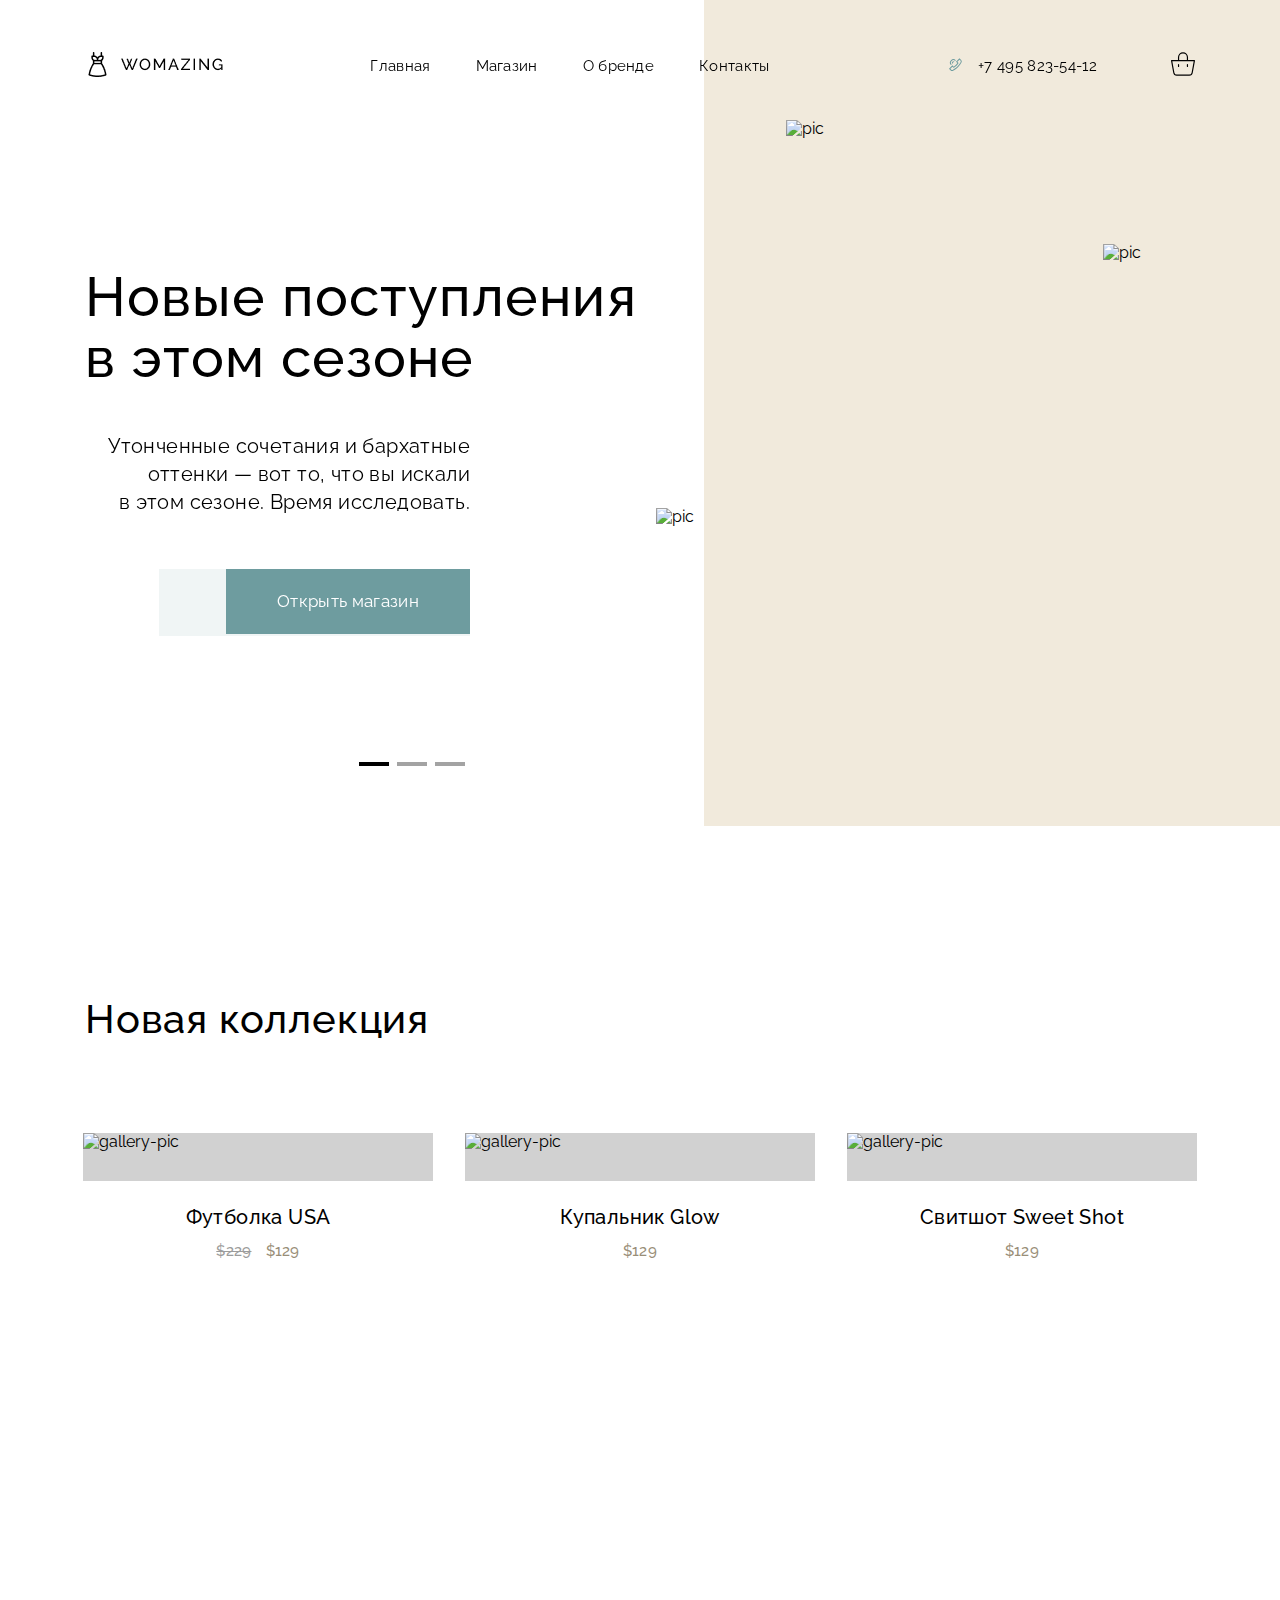
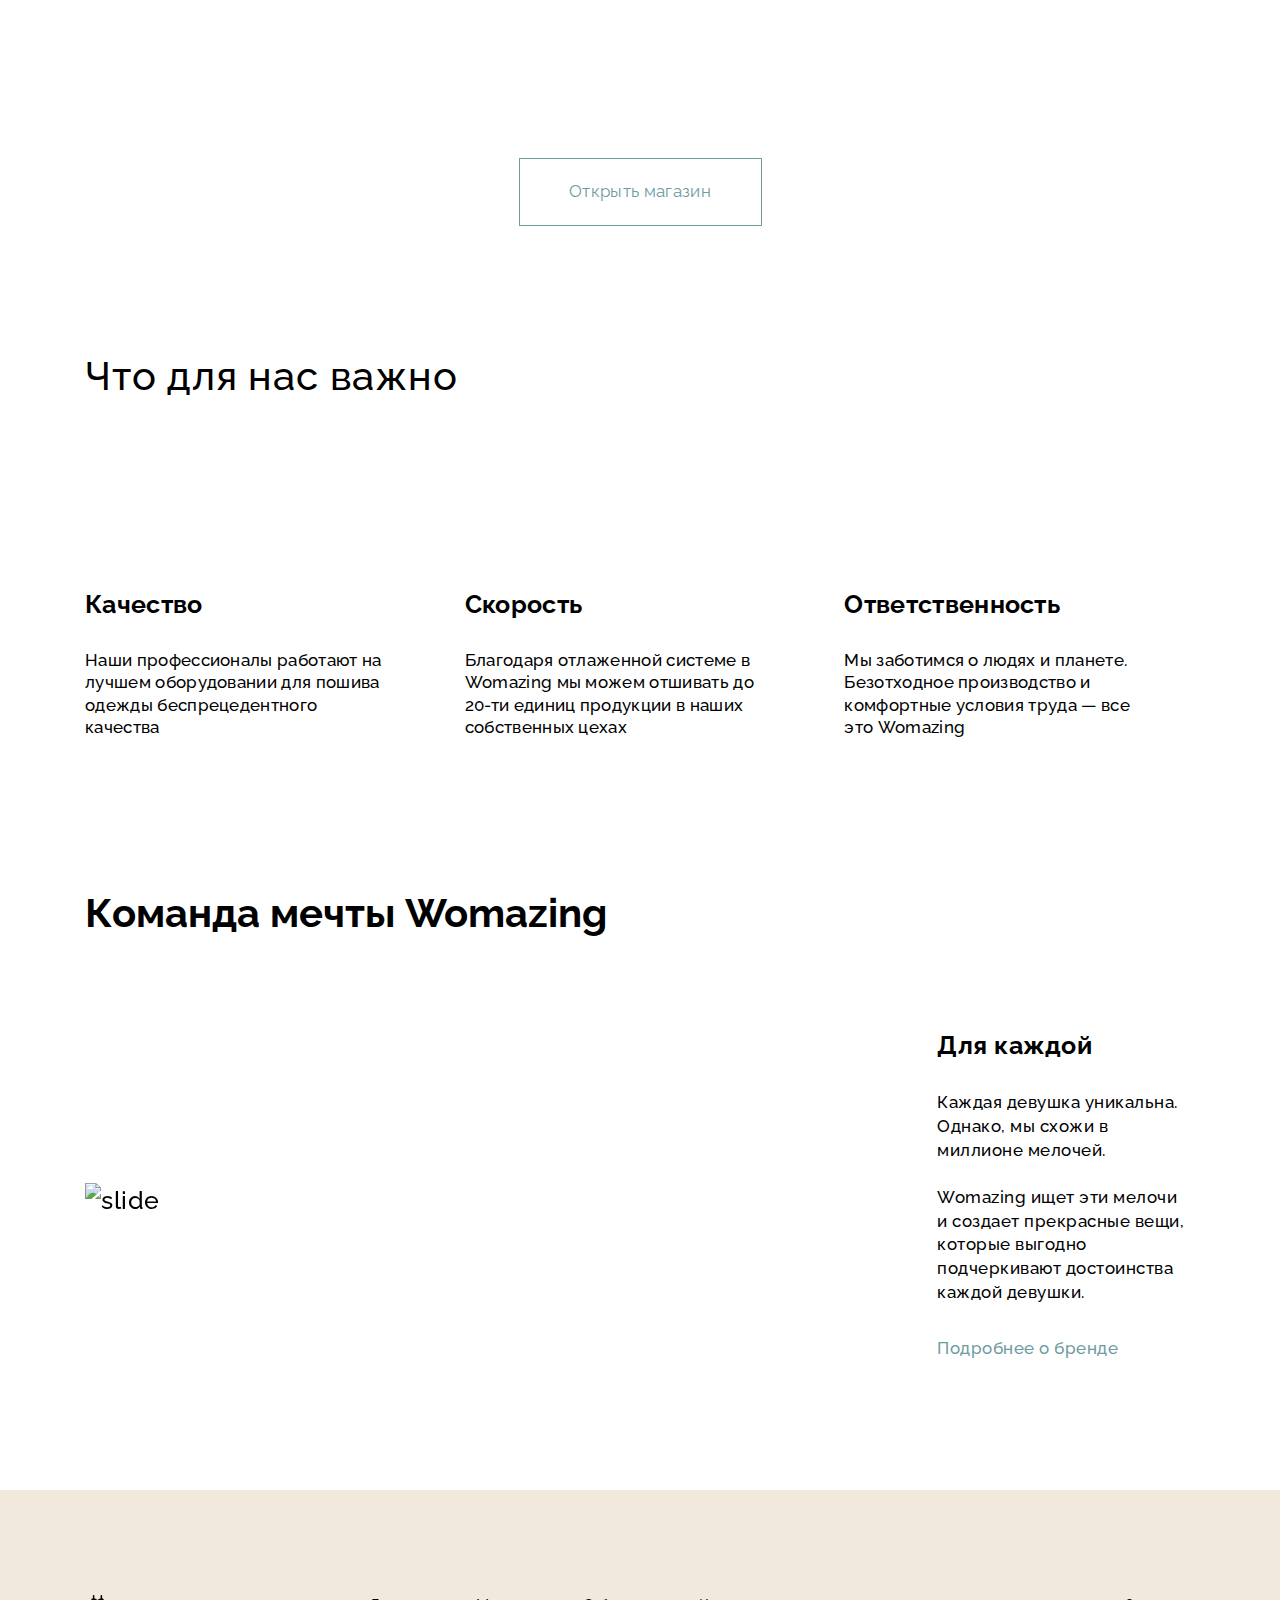
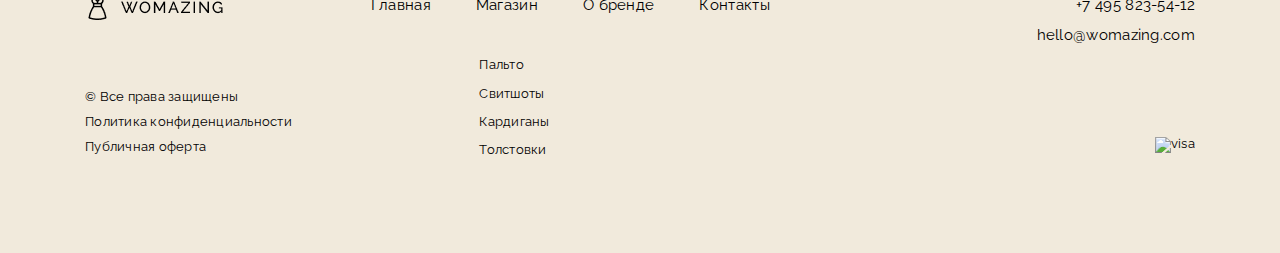
==== app/index.html @ 7ce6ba7b "first commit" ====
<!DOCTYPE html>
<html lang="ru" class="page">
<head>
  <meta charset="UTF-8">
  <meta name="viewport" content="width=device-width, initial-scale=1.0">
  <link rel="shortcut icon" href="favicon.ico" type="image/x-icon">
  <meta http-equiv="X-UA-Compatible" content="ie=edge">
  <meta name="theme-color" content="#111111">
  <title>womazing</title>
  <link rel="preload" href="fonts/Raleway-Regular.woff2" as="font" type="font/woff2" crossorigin>
  <link rel="preload" href="fonts/Raleway-Medium.woff2" as="font" type="font/woff2" crossorigin>
  <link rel="preload" href="fonts/Raleway-Bold.woff2" as="font" type="font/woff2" crossorigin>
  <link rel="preload" href="fonts/Raleway-Black.woff2" as="font" type="font/woff2" crossorigin>
  <link rel="stylesheet" href="css/vendor.css">
  <link rel="stylesheet" href="css/main.css">
  <script defer src="js/main.js"></script>
</head>

<body class="page__body">
  <!-- ?======= header start ======= -->

<header class="header">
    <div class="container header__container">
        <a href="#" class="logo header__logo">
            <img src="img/logo.png" alt="Logo" class="logo__img">
        </a>
        <nav class="header__nav nav__list">
            <a class="header__item nav__item">Главная</a>
            <a class="header__item nav__item">Магазин</a>
            <a class="header__item nav__item">О бренде</a>
            <a class="header__item nav__item">Контакты</a>
        </nav>
        <div class="header__link">
            <a class="header__link-contact" href="tel:+79827072202">
                <svg class="header-phone__icon">
                    <use xlink:href="img/sprite.svg#phone"></use>
                </svg>
                <span class="phone__number">+7 495 823-54-12</span>
            </a>
            <a href="#" class="header__link-cart">
                <svg class="header-cart__icon">
                    <use xlink:href="img/sprite.svg#cart"></use>
                </svg>
            </a>
        </div>
    </div>
</header>
  <main class="main">
    <!-- ?======= hero start ======= -->
<div class="hero">
    <div class="hero__background"></div>
    <div class="container hero__container">
        <section class="hero__left">
            <h1 class="hero__title">Новые поступления<br> в этом сезоне</h1>
            <!--?======= Slider main container======= -->
            <div class="swiper hero__slider">
                <!--?======= Additional required wrapper======= -->
                <div class="swiper-wrapper hero__wrapper">
                    <!--?======= Slides======= -->
                    <div class="swiper-slide">
                        <div class="hero__slide">
                            <p class="hero__slide-text">
                                Утонченные сочетания и бархатные<br> оттенки — вот то, что вы искали в этом сезоне.
                                Время исследовать.
                            </p>
                            <div class="hero__button-wrap">
                                <div class="hero__wrap-svg">
                                    <svg class="hero__arrow">
                                        <use xlink:href="../img/sprite.svg#arrowright"></use>
                                    </svg>
                                </div>
                                <a class="hero__link" href="#">Открыть магазин</a>
                            </div>
                        </div>
                    </div>
                    <div class="swiper-slide">
                        <div class="hero__slide">
                            <p class="hero__slide-text">
                                Утонченные сочетания и бархатные оттенки — вот то, что вы искали в этом сезоне. Время
                                исследовать.
                            </p>
                            <div class="hero__button-wrap">
                                <div class="hero__wrap-svg">
                                    <svg class="hero__arrow">
                                        <use xlink:href="../img/sprite.svg#arrowright"></use>
                                    </svg>
                                </div>
                                <a class="hero__link" href="#">Открыть магазин</a>
                            </div>
                        </div>
                    </div>
                    <div class="swiper-slide">
                        <div class="hero__slide">
                            <p class="hero__slide-text">
                                Утонченные сочетания и бархатные оттенки — вот то, что вы искали в этом сезоне. Время
                                исследовать.
                            </p>
                            <div class="hero__button-wrap">
                                <div class="hero__wrap-svg">
                                    <svg class="hero__arrow">
                                        <use xlink:href="../img/sprite.svg#arrowright"></use>
                                    </svg>
                                </div>
                                <a class="hero__link" href="#">Открыть магазин</a>
                            </div>
                        </div>
                    </div>
                </div>

                <!-- ?======= If we need pagination======= -->
                <div class="swiper-pagination hero__pagination"></div>
            </div>
        </section>
        <div class="hero__right">
            <div class="hero__pic--large">
                <img src="../img/collage-home.jpg" alt="pic">
            </div>
            <div class="hero__pic--right">
                <img src="../img/collage2.jpg" alt="pic">
            </div>
            <div class="hero__pic--left">
                <img src="../img/collage1.jpg" alt="pic">
            </div>
        </div>
    </div>
</div>
    <!-- ?======= collection start ======= -->

<section class="collection">
    <div class="container collection__container">
        <h2 class="collection__title">Новая коллекция</h2>
        <div class="collection__gallery">
            <div class="collection-gallery__card">
                <div class="collection-gallery__pic">
                    <img class="collection-gallery__image" loading="lazy" src="../img/gallery1.jpg" alt="gallery-pic">
                    <div class="collection-gallery__background">
                        <a href="" class="collection-gallery__background-link"></a>
                    </div>
                </div>
                <div class="collection-gallery__signed">
                    <p class="collection-gallery__product">Футболка USA</p>
                    <s class="collection-gallery__price collection-gallery__price--old">$229</s>
                    <span class="collection-gallery__price">$129</span>
                </div>
            </div>
            <div class="collection-gallery__card">
                <div class="collection-gallery__pic">
                    <img class="collection-gallery__image" loading="lazy" src="../img/gallery2.jpg" alt="gallery-pic">
                    <div class="collection-gallery__background">
                        <a href="" class="collection-gallery__background-link"></a>
                    </div>
                </div>
                <div class="collection-gallery__signed">
                    <p class="collection-gallery__product">Купальник Glow</p>
                    <span class="collection-gallery__price">$129</span>
                </div>
            </div>
            <div class="collection-gallery__card">
                <div class="collection-gallery__pic">
                    <img class="collection-gallery__image" loading="lazy" src="../img/gallery3.jpg" alt="gallery-pic">
                    <div class="collection-gallery__background">
                        <a class="collection-gallery__background-link" href="#"></a>
                    </div>
                </div>
                <div class="collection-gallery__signed">
                    <p class="collection-gallery__product">Свитшот Sweet Shot</p>
                    <span class="collection-gallery__price">$129</span>
                </div>
            </div>
        </div>
        <a href="#" class="collection-gallery__link">Открыть магазин</a>
    </div>
</section>
    <!-- ?======= benefits start ======= -->

<section class="benefits">
    <div class="container benefits__container">
        <h2 class="benefits__title">Что для нас важно</h2>
        <ul class="benefits__list">
            <li class="benefits__item">
                <svg class="benefits__icon">
                    <use xlink:href="../img/sprite.svg#time"></use>
                </svg>
                <h3 class="benefits__subtitle">
                    Качество
                </h3>
                <p class="benefits__text">
                    Наши профессионалы работают на <br>лучшем оборудовании для пошива одежды беспрецедентного<br>
                    качества
                </p>
            </li>
            <li class="benefits__item">
                <svg class="benefits__icon">
                    <use xlink:href="../img/sprite.svg#pinion"></use>
                </svg>
                <h3 class="benefits__subtitle">
                    Скорость
                </h3>
                <p class="benefits__text">
                    Благодаря отлаженной системе в <br>Womazing мы можем отшивать до<br> 20-ти единиц продукции в наших
                    собственных цехах
                </p>
            </li>
            <li class="benefits__item">
                <svg class="benefits__icon">
                    <use xlink:href="../img/sprite.svg#arm"></use>
                </svg>
                <h3 class="benefits__subtitle">
                    Ответственность
                </h3>
                <p class="benefits__text">
                    Мы заботимся о людях и планете. <br>Безотходное производство и <br>комфортные условия труда —
                    все<br>это Womazing
                </p>
            </li>
        </ul>
    </div>
</section>
    <!-- ?======= command start ======= -->

<section class="command">
    <div class="container">
        <h2 class="command__title">Команда мечты Womazing</h2>
    </div>
    <div class="command__container">
        <!--?======= Slider main container======= -->
        <div class="swiper command__slider">
            <!--?======= Additional required wrapper======= -->
            <div class="swiper-wrapper command__wrapper">
                <!--?======= Slides======= -->
                <div class="swiper-slide">
                    <div class="command__slide">
                        <img class="command__image" src="../img/team.jpg" alt="slide">
                    </div>
                </div>
                <div class="swiper-slide">
                    <div class="command__slide">
                        <img class="command__image" src="../img/team.jpg" alt="slide">
                    </div>
                </div>
                <div class="swiper-slide">
                    <div class="command__slide">
                        <img class="command__image" src="../img/team.jpg" alt="slide">
                    </div>
                </div>
            </div>

            <!-- ?======= If we need pagination======= -->
            <div class="swiper-pagination command__pagination"></div>

            <!--?======= If we need navigation buttons======= -->
            <div class="swiper-button-prev command__button command__button-prev">
                <svg class="command__prev">
                    <use xlink:href="../img/sprite.svg#arrowleft"></use>
                </svg>
            </div>
            <div class="swiper-button-next command__button command__button-next">
                <svg class="command__prev">
                    <use xlink:href="../img/sprite.svg#arrowright"></use>
                </svg>
            </div>
        </div>
        <section class="command__content">
            <h3 class="command__subtitle">Для каждой</h3>
            <p class="command__text">Каждая девушка уникальна. Однако, мы схожи в <br>миллионе мелочей.</p>
            <p class="command__text">Womazing ищет эти мелочи и создает прекрасные вещи, которые выгодно<br>
                подчеркивают достоинства каждой девушки.</p>
            <a class="command__link" href="#">Подробнее о бренде</a>
        </section>
    </div>
</section>
  </main>
  <!-- ? ======= footer start ======= -->

<footer class="footer">
    <div class="container footer__container">
        <a href="#" class="logo footer__logo">
            <img src="img/logo.png" alt="Logo" class="logo__img">
        </a>
        <nav class="footer__nav nav__list">
            <a class="footer__item nav__item">Главная</a>
            <a class="footer__item nav__item">Магазин</a>
            <a class="footer__item nav__item">О бренде</a>
            <a class="footer__item nav__item">Контакты</a>
        </nav>
        <div class="footer__link">
            <a class="footer__link-phone footer__link-contact" href="tel:+79827072202">
                +7 495 823-54-12
            </a>
            <a class="footer__link-email footer__link-contact" href="mailto:hello@womazing.com">
                hello@womazing.com
            </a>
        </div>
    </div>
    <div class="container footer__container">
        <div class="footer__bottom">
            <div class="footer__copyright">
                <p class="footer__copyright-text">© Все права защищены</p>
                <p class="footer__copyright-text">Политика конфиденциальности</p>
                <p class="footer__copyright-text">Публичная оферта</p>
            </div>
            <div class="footer__list">
                <a class="footer__item-link" href="#">Пальто</a>
                <a class="footer__item-link" href="#">Свитшоты</a>
                <a class="footer__item-link" href="#">Кардиганы</a>
                <a class="footer__item-link" href="#">Толстовки</a>
            </div>
            <div class="footer__social">
                <ul class="footer__social-list">
                    <li class="footer__social-item">
                        <a href="#">
                            <svg class="footer__icon">
                                <use xlink:href="../img/sprite.svg#instagram"></use>
                            </svg>
                        </a>
                    </li>
                    <li class="footer__social-item">
                        <a href="#">
                            <svg class="footer__icon">
                                <use xlink:href="../img/sprite.svg#facebook"></use>
                            </svg>
                        </a>
                    </li>
                    <li class="footer__social-item">
                        <a href="#">
                            <svg class="footer__icon">
                                <use xlink:href="../img/sprite.svg#twitter"></use>
                            </svg>
                        </a>
                    </li>
                </ul>
                <div class="footer__payment">
                    <img src="../img/visa.png" alt="visa">
                </div>
            </div>
        </div>
    </div>
</footer>
</body>

</html>
---- app/css/main.css ----
:root {
  --font: "Raleway", sans-serif;
  --content-width: 1110px;
  --container-offset: 10px;
  --container-width: calc(var(--content-width) + (var(--container-offset) * 2));
  --color-white: #fff;
  --color-black: #000;
  --color-alto: #d1d1d1;
  --color-ecruWhite: #f1eadc;
  --color-gothic: #6e9c9f;
  --color-hemp: #927876;
  --color-paleOyster: #998e78;
  --color-alto1: #d5d5d5;
  --color-gray: #858585;
  --color-gray1: #919191;
  --color-gray2: #808080;
  --color-dustyGray: #9c9c9c;
  --color-sweetPink: #fd9696;
  --color-peachOrange: #fdc796;
  --color-hemp: #927876;
}

/* stylelint-disable */
@font-face {
  font-family: "Raleway";
  src: url("../fonts/../fonts/Raleway-Regular.woff2") format("woff2");
  font-weight: 400;
  font-display: swap;
  font-style: normal;
}
@font-face {
  font-family: "Raleway";
  src: url("../fonts/../fonts/Raleway-Medium.woff2") format("woff2");
  font-weight: 500;
  font-display: swap;
  font-style: normal;
}
@font-face {
  font-family: "Raleway";
  src: url("../fonts/../fonts/Raleway-Bold.woff2") format("woff2");
  font-weight: 700;
  font-display: swap;
  font-style: normal;
}
@font-face {
  font-family: "Raleway";
  src: url("../fonts/../fonts/Raleway-Black.woff2") format("woff2");
  font-weight: 900;
  font-display: swap;
  font-style: normal;
}
*,
*::before,
*::after {
  -webkit-box-sizing: inherit;
  box-sizing: inherit;
}

ul {
  padding: 0;
  margin: 0;
}

li {
  list-style-type: none;
}

.page {
  height: 100%;
  font-family: var(--font);
  -webkit-text-size-adjust: 100%;
  -webkit-box-sizing: border-box;
  box-sizing: border-box;
}

.page__body {
  margin: 0 auto;
  min-width: 320px;
  min-height: 100%;
  font-size: 16px;
  position: relative;
}

img {
  height: auto;
  max-width: 100%;
  -o-object-fit: cover;
  object-fit: cover;
}

a {
  text-decoration: none;
}

.is-hidden {
  display: none !important;
  /* stylelint-disable-line declaration-no-important */
}

.btn-reset {
  border: none;
  padding: 0;
  background: transparent;
  cursor: pointer;
}

.list-reset {
  list-style: none;
  margin: 0;
  padding: 0;
}

.input-reset {
  -webkit-appearance: none;
  -moz-appearance: none;
  appearance: none;
  border: none;
  border-radius: 0;
  background-color: #fff;
}
.input-reset::-webkit-search-decoration, .input-reset::-webkit-search-cancel-button, .input-reset::-webkit-search-results-button, .input-reset::-webkit-search-results-decoration {
  display: none;
}

.visually-hidden {
  position: absolute;
  overflow: hidden;
  margin: -1px;
  border: 0;
  padding: 0;
  width: 1px;
  height: 1px;
  clip: rect(0 0 0 0);
}

.container {
  margin: 0 auto;
  padding: 0 var(--container-offset);
  max-width: var(--container-width);
}

.js-focus-visible :focus:not(.focus-visible) {
  outline: none;
}

.centered {
  text-align: center;
}

.dis-scroll {
  position: fixed;
  left: 0;
  top: 0;
  overflow: hidden;
  width: 100%;
  height: 100vh;
  -ms-scroll-chaining: none;
  overscroll-behavior: none;
}

.page--ios .dis-scroll {
  position: relative;
}

.header {
  width: 100%;
  position: fixed;
  z-index: 22;
}
.header__container {
  padding-top: 38px;
  width: 100%;
  height: 95px;
  display: -webkit-box;
  display: -ms-flexbox;
  display: flex;
  -webkit-box-pack: justify;
  -ms-flex-pack: justify;
  justify-content: space-between;
  -webkit-box-align: center;
  -ms-flex-align: center;
  align-items: center;
}
.header__nav {
  display: -webkit-box;
  display: -ms-flexbox;
  display: flex;
  margin-left: -33px;
}
.header__item {
  font-style: normal;
  font-weight: 400;
  font-size: 15px;
  line-height: 140%;
  letter-spacing: 0.02em;
  color: var(--color-black);
  -webkit-transition: 0.5s;
  -o-transition: 0.5s;
  transition: 0.5s;
}
.header__item:hover {
  -webkit-transition: 0.5s;
  -o-transition: 0.5s;
  transition: 0.5s;
  cursor: pointer;
  color: var(--color-gothic);
}
.header__item:not(:last-child) {
  margin-right: 45px;
}
.header__link {
  display: -webkit-box;
  display: -ms-flexbox;
  display: flex;
  -webkit-box-align: center;
  -ms-flex-align: center;
  align-items: center;
}
.header-phone__icon {
  width: 15px;
  height: 15px;
  margin-right: 10px;
  fill: var(--color-gothic);
}
.header__link-contact {
  font-style: normal;
  font-weight: 400;
  font-size: 15px;
  line-height: 140%;
  letter-spacing: 0.02em;
  color: var(--color-black);
  margin-right: 74px;
}
.header-cart__icon {
  width: 24px;
  height: 24px;
}

.hero {
  margin-bottom: 40px;
}
.hero__background {
  width: 45%;
  height: 826px;
  background-color: var(--color-ecruWhite);
  position: absolute;
  top: 0;
  right: 0;
}
.hero__container {
  display: -webkit-box;
  display: -ms-flexbox;
  display: flex;
  -webkit-box-pack: justify;
  -ms-flex-pack: justify;
  justify-content: space-between;
}
.hero__left {
  width: 50%;
  padding-top: 267px;
}
.hero__title {
  margin: 0;
  font-style: normal;
  font-weight: 500;
  font-size: 55px;
  line-height: 110%;
  letter-spacing: 0.02em;
  color: var(--color-black);
}
.hero__right {
  width: 45%;
  padding-top: 120px;
  padding-left: 90px;
  position: relative;
}
.hero__pic--large {
  width: 410px;
  height: 646px;
}
.hero__pic--left {
  width: 190px;
  height: 318px;
  position: absolute;
  bottom: -46px;
  left: -8%;
}
.hero__pic--right {
  width: 197px;
  height: 197px;
  position: absolute;
  bottom: 43.5%;
  left: 81.5%;
}
.hero__slider {
  width: 385px;
  margin: 0;
}
.hero__slide {
  display: -webkit-box;
  display: -ms-flexbox;
  display: flex;
  -webkit-box-orient: vertical;
  -webkit-box-direction: normal;
  -ms-flex-direction: column;
  flex-direction: column;
  -webkit-box-align: end;
  -ms-flex-align: end;
  align-items: flex-end;
}
.hero__slide-text {
  margin: 0;
  margin-top: 44px;
  margin-bottom: 53px;
  text-align: left;
  font-style: normal;
  font-weight: 400;
  font-size: 20px;
  line-height: 140%;
  text-align: right;
  letter-spacing: 0.02em;
  color: var(--color-black);
}
.hero__button-wrap {
  width: 311px;
  height: 67px;
  display: -webkit-box;
  display: -ms-flexbox;
  display: flex;
  -webkit-box-pack: justify;
  -ms-flex-pack: justify;
  justify-content: space-between;
  background: rgba(110, 156, 159, 0.1);
}
.hero__wrap-svg {
  width: 67px;
  height: 67px;
  display: -webkit-box;
  display: -ms-flexbox;
  display: flex;
  -webkit-box-pack: center;
  -ms-flex-pack: center;
  justify-content: center;
  -webkit-box-align: center;
  -ms-flex-align: center;
  align-items: center;
}
.hero__arrow {
  width: 34px;
  height: 28px;
  -webkit-transform: rotate(90deg);
  -ms-transform: rotate(90deg);
  transform: rotate(90deg);
}
.hero__arrow use {
  stroke: var(--color-gothic);
}
.hero__link {
  width: 244px;
  height: 65px;
  display: -webkit-box;
  display: -ms-flexbox;
  display: flex;
  -webkit-box-pack: center;
  -ms-flex-pack: center;
  justify-content: center;
  -webkit-box-align: center;
  -ms-flex-align: center;
  align-items: center;
  font-style: normal;
  font-weight: 400;
  font-size: 17px;
  line-height: 138.9%;
  text-align: center;
  letter-spacing: 0.02em;
  color: var(--color-white);
  background-color: var(--color-gothic);
  -webkit-transition: 0.5s;
  -o-transition: 0.5s;
  transition: 0.5s;
}
.hero__link:hover {
  color: var(--color-gothic);
  background-color: var(--color-white);
  border: 1px solid var(--color-gothic);
  -webkit-transition: 0.5s;
  -o-transition: 0.5s;
  transition: 0.5s;
}
.hero__slider {
  height: 392px;
}
.hero__pagination {
  left: 134px !important;
}
.hero__pagination > .swiper-pagination-bullet {
  background-color: var(--color-black);
  opacity: 0.36;
  width: 30px;
  height: 4px;
  border-radius: 0;
}
.hero__pagination > .swiper-pagination-bullet-active {
  opacity: 1;
}

.collection {
  padding-top: 177px;
}
.collection__container {
  display: -webkit-box;
  display: -ms-flexbox;
  display: flex;
  -webkit-box-orient: vertical;
  -webkit-box-direction: normal;
  -ms-flex-direction: column;
  flex-direction: column;
  -webkit-box-align: center;
  -ms-flex-align: center;
  align-items: center;
}
.collection__title {
  margin: 0 0 92px 0;
  font-style: normal;
  font-weight: 500;
  font-size: 40px;
  line-height: 110%;
  letter-spacing: 0.02em;
  color: var(--color-black);
  -ms-flex-item-align: start;
  align-self: flex-start;
}
.collection__gallery {
  display: -ms-grid;
  display: grid;
  -ms-grid-columns: (1fr)[3];
  grid-template-columns: repeat(3, 1fr);
  -ms-grid-rows: 560px;
  grid-template-rows: 560px;
  -webkit-column-gap: 32px;
  -moz-column-gap: 32px;
  column-gap: 32px;
}
.collection-gallery__card {
  width: 350px;
  height: 560px;
  margin: 0;
}
.collection-gallery__pic {
  max-height: 480px;
  background-color: var(--color-alto);
  position: relative;
}
.collection-gallery__background::before {
  position: absolute;
  content: "";
  width: 100%;
  height: 100%;
  background-color: rgba(110, 156, 159, 0.64);
  background-image: url(../../img/hand.svg);
  background-repeat: no-repeat;
  background-position: center center;
  opacity: 0;
  top: 0;
  left: 0;
  -webkit-transition: 0.5s;
  -o-transition: 0.5s;
  transition: 0.5s;
  cursor: pointer;
}
.collection-gallery__background:hover::before {
  opacity: 0.65;
  -webkit-transition: 0.5s;
  -o-transition: 0.5s;
  transition: 0.5s;
}
.collection-gallery__background-link {
  width: 30px;
  height: 30px;
  display: block;
}
.collection-gallery__image {
  width: 100%;
  height: 100%;
  display: block;
  -o-object-fit: cover;
  object-fit: cover;
}
.collection-gallery__signed {
  margin-top: 22px;
  text-align: center;
}
.collection-gallery__product {
  margin: 0;
  margin-bottom: 10px;
  font-style: normal;
  font-weight: 500;
  font-size: 20px;
  line-height: 140%;
  letter-spacing: 0.02em;
  color: var(--color-black);
}
.collection-gallery__price {
  font-style: normal;
  font-weight: 500;
  font-size: 15px;
  line-height: 140%;
  letter-spacing: 0.02em;
  color: var(--color-paleOyster);
}
.collection-gallery__price--old {
  color: var(--color-dustyGray);
  margin-right: 10px;
}
.collection-gallery__link {
  width: 243px;
  height: 68px;
  border: 1px solid var(--color-gothic);
  margin-top: 65px;
  text-align: center;
  display: -webkit-box;
  display: -ms-flexbox;
  display: flex;
  -webkit-box-pack: center;
  -ms-flex-pack: center;
  justify-content: center;
  -webkit-box-align: center;
  -ms-flex-align: center;
  align-items: center;
  font-style: normal;
  font-weight: 400;
  font-size: 17px;
  line-height: 138.9%;
  letter-spacing: 0.02em;
  color: var(--color-gothic);
  -webkit-transition: 0.5s;
  -o-transition: 0.5s;
  transition: 0.5s;
}
.collection-gallery__link:hover {
  color: var(--color-white);
  background-color: var(--color-gothic);
  -webkit-transition: 0.5s;
  -o-transition: 0.5s;
  transition: 0.5s;
}

.benefits {
  padding-top: 128px;
  padding-bottom: 130px;
}
.benefits__title {
  margin: 0;
  margin-bottom: 92px;
  font-style: normal;
  font-weight: 500;
  font-size: 40px;
  line-height: 110%;
  letter-spacing: 0.02em;
  color: var(--color-black);
}
.benefits__list {
  display: -ms-grid;
  display: grid;
  -ms-grid-columns: (1fr)[3];
  grid-template-columns: repeat(3, 1fr);
  grid-auto-rows: auto;
  -webkit-column-gap: 29px;
  -moz-column-gap: 29px;
  column-gap: 29px;
}
.benefits__item {
  font-style: normal;
  font-weight: 500;
  line-height: 140%;
  letter-spacing: 0.02em;
  color: var(--color-black);
}
.benefits__icon {
  width: 61px;
  height: 61px;
}
.benefits__icon use {
  fill: var(--color-black);
  stroke: var(--color-black);
}
.benefits__subtitle {
  margin: 36px 0 33px 0;
  font-size: 25px;
}
.benefits__text {
  margin: 0;
  font-size: 17px;
}

.command {
  padding-top: 22px;
  padding-bottom: 117px;
}
.command__container {
  font-style: normal;
  font-weight: 500;
  font-size: 25px;
  line-height: 140%;
  letter-spacing: 0.02em;
  color: var(--color-black);
  width: 1200px;
  margin-left: auto;
  margin-right: auto;
  display: -webkit-box;
  display: -ms-flexbox;
  display: flex;
  -webkit-box-pack: justify;
  -ms-flex-pack: justify;
  justify-content: space-between;
  -webkit-box-align: center;
  -ms-flex-align: center;
  align-items: center;
}
.command__title {
  margin: 0 0 92px 0;
  font-size: 40px;
}
.command__slider {
  width: 71%;
  padding-left: 39px;
}
.command__content {
  width: 28%;
  padding-left: 33px;
  height: 345px;
}
.command__subtitle {
  margin: 0 0 28px 0;
  font-size: 25px;
}
.command__text {
  margin: 0 0 23px 0;
  font-size: 17px;
  line-height: 140%;
}
.command__link {
  font-size: 17px;
  color: var(--color-gothic);
}
.command__pagination > .swiper-pagination-bullet {
  background-color: var(--color-white);
  opacity: 0.36;
  width: 30px;
  height: 4px;
  border-radius: 0;
}
.command__pagination > .swiper-pagination-bullet-active {
  opacity: 1;
}
.command__button-prev::after {
  content: "";
}
.command__button-next::after {
  content: "";
}
.command__prev {
  width: 50px;
  height: 50px;
}
.command__prev use {
  width: 100%;
  height: 100%;
  stroke: var(--color-gray);
}

.footer {
  width: 100%;
  height: 363px;
  padding-top: 105px;
  background-color: var(--color-ecruWhite);
  display: -webkit-box;
  display: -ms-flexbox;
  display: flex;
  -webkit-box-orient: vertical;
  -webkit-box-direction: normal;
  -ms-flex-direction: column;
  flex-direction: column;
}
.footer__container {
  width: 100%;
  display: -webkit-box;
  display: -ms-flexbox;
  display: flex;
  -webkit-box-pack: justify;
  -ms-flex-pack: justify;
  justify-content: space-between;
  -webkit-box-align: start;
  -ms-flex-align: start;
  align-items: flex-start;
}
.footer__nav {
  display: -webkit-box;
  display: -ms-flexbox;
  display: flex;
  margin-left: -120px;
}
.footer__item {
  font-style: normal;
  font-weight: 400;
  font-size: 15px;
  line-height: 140%;
  letter-spacing: 0.02em;
  color: var(--color-black);
  -webkit-transition: 0.5s;
  -o-transition: 0.5s;
  transition: 0.5s;
}
.footer__item:hover {
  -webkit-transition: 0.5s;
  -o-transition: 0.5s;
  transition: 0.5s;
  cursor: pointer;
  color: var(--color-gothic);
}
.footer__item:not(:last-child) {
  margin-right: 45px;
}
.footer__link {
  display: -webkit-box;
  display: -ms-flexbox;
  display: flex;
  -webkit-box-orient: vertical;
  -webkit-box-direction: normal;
  -ms-flex-direction: column;
  flex-direction: column;
  -webkit-box-align: end;
  -ms-flex-align: end;
  align-items: flex-end;
}
.footer__link-contact {
  font-style: normal;
  font-weight: 400;
  font-size: 15px;
  line-height: 140%;
  letter-spacing: 0.02em;
  color: var(--color-black);
}
.footer-cart__icon {
  width: 24px;
  height: 24px;
}
.footer__bottom {
  width: 100%;
  display: -webkit-box;
  display: -ms-flexbox;
  display: flex;
  -webkit-box-pack: justify;
  -ms-flex-pack: justify;
  justify-content: space-between;
  -webkit-box-align: center;
  -ms-flex-align: center;
  align-items: center;
  font-style: normal;
  font-weight: 400;
  font-size: 13px;
  letter-spacing: 0.02em;
  color: var(--color-black);
}
.footer__copyright {
  padding-top: 39px;
}
.footer__copyright-text {
  margin: 0;
}
.footer__copyright-text:not(:last-child) {
  margin-bottom: 10px;
}
.footer__list {
  margin-left: -365px;
  height: 113px;
  display: -webkit-box;
  display: -ms-flexbox;
  display: flex;
  -webkit-box-orient: vertical;
  -webkit-box-direction: normal;
  -ms-flex-direction: column;
  flex-direction: column;
  -webkit-box-pack: justify;
  -ms-flex-pack: justify;
  justify-content: space-between;
  padding-top: 10px;
}
.footer__social-list {
  display: -webkit-box;
  display: -ms-flexbox;
  display: flex;
}
.footer__social-item:not(:last-child) {
  margin-right: 12px;
}
.footer__icon {
  width: 23px;
  height: 23px;
}
.footer__item-link {
  font-style: normal;
  font-weight: 400;
  font-size: 13px;
  line-height: 140%;
  letter-spacing: 0.02em;
  color: var(--color-black);
}
.footer__payment {
  text-align: right;
  margin-top: 22px;
}
.footer__link-phone {
  margin-bottom: 9px;
}
.footer__social {
  height: 100px;
  display: -webkit-box;
  display: -ms-flexbox;
  display: flex;
  -webkit-box-orient: vertical;
  -webkit-box-direction: normal;
  -ms-flex-direction: column;
  flex-direction: column;
  -webkit-box-pack: end;
  -ms-flex-pack: end;
  justify-content: flex-end;
}

.caption {
  padding-top: 270px;
}
.caption__title {
  margin: 0;
  font-style: normal;
  font-weight: 500;
  font-size: 55px;
  line-height: 110%;
  letter-spacing: 0.02em;
  color: var(--color-black);
}
.caption__pagination {
  margin-top: 26px;
}
.caption__pagination-list {
  display: -webkit-box;
  display: -ms-flexbox;
  display: flex;
  -webkit-box-pack: start;
  -ms-flex-pack: start;
  justify-content: flex-start;
}
.caption__pagination-list span {
  margin: 0 10px;
}
.caption__pagination-link {
  font-style: normal;
  font-weight: 500;
  font-size: 17px;
  line-height: 140%;
  letter-spacing: 0.02em;
  color: var(--color-black);
}
.caption__pagination-link--active {
  color: var(--color-gray1);
}

.filter {
  padding-top: 214px;
}
.filter__tabs {
  display: -webkit-box;
  display: -ms-flexbox;
  display: flex;
  -webkit-box-pack: start;
  -ms-flex-pack: start;
  justify-content: flex-start;
  height: 61px;
}
.filter__tabs-item {
  height: 100%;
}
.filter__tabs-item:not(:last-child) {
  margin-right: 9px;
}
.filter__tabs-link {
  font-style: normal;
  font-weight: 500;
  font-size: 17px;
  line-height: 140%;
  letter-spacing: 0.02em;
  color: var(--color-black);
  width: 100%;
  height: 100%;
  display: -webkit-box;
  display: -ms-flexbox;
  display: flex;
  -webkit-box-align: center;
  -ms-flex-align: center;
  align-items: center;
  padding: 0 3.8em;
  border: 1px solid var(--color-black);
  -webkit-transition: 0.5s;
  -o-transition: 0.5s;
  transition: 0.5s;
}
.filter__tabs-link:hover {
  background-color: var(--color-black);
  color: var(--color-white);
  -webkit-transition: 0.5s;
  -o-transition: 0.5s;
  transition: 0.5s;
}

.gallery {
  padding-top: 94px;
  padding-bottom: 235px;
}
.gallery__product-counter {
  margin: 0;
  font-style: normal;
  font-weight: 500;
  font-size: 17px;
  line-height: 140%;
  letter-spacing: 0.02em;
  color: var(--color-gray2);
}
.gallery__gallery {
  margin-top: 63px;
  margin-bottom: 61px;
  display: -ms-grid;
  display: grid;
  -ms-grid-columns: (1fr)[3];
  grid-template-columns: repeat(3, 1fr);
  -ms-grid-rows: (560px)[3];
  grid-template-rows: repeat(3, 560px);
  grid-auto-rows: 560px;
  -webkit-column-gap: 32px;
  -moz-column-gap: 32px;
  column-gap: 32px;
  row-gap: 65px;
}
.gallery-gallery__card {
  width: 350px;
  height: 560px;
  margin: 0;
}
.gallery-gallery__pic {
  max-height: 478px;
  background-color: var(--color-alto);
  position: relative;
}
.gallery-gallery__background::before {
  position: absolute;
  content: "";
  width: 100%;
  height: 100%;
  background-color: rgba(110, 156, 159, 0.64);
  background-image: url(../../img/hand.svg);
  background-repeat: no-repeat;
  background-position: center center;
  opacity: 0;
  top: 0;
  left: 0;
  -webkit-transition: 0.5s;
  -o-transition: 0.5s;
  transition: 0.5s;
  cursor: pointer;
}
.gallery-gallery__background:hover::before {
  opacity: 0.65;
  -webkit-transition: 0.5s;
  -o-transition: 0.5s;
  transition: 0.5s;
}
.gallery-gallery__background-link {
  width: 30px;
  height: 30px;
  display: block;
}
.gallery-gallery__image {
  width: 100%;
  height: 100%;
  display: block;
  -o-object-fit: cover;
  object-fit: cover;
}
.gallery-gallery__signed {
  margin-top: 22px;
  text-align: center;
}
.gallery-gallery__product {
  margin: 0;
  margin-bottom: 10px;
  font-style: normal;
  font-weight: 500;
  font-size: 20px;
  line-height: 140%;
  letter-spacing: 0.02em;
  color: var(--color-black);
}
.gallery-gallery__price {
  font-style: normal;
  font-weight: 500;
  font-size: 15px;
  line-height: 140%;
  letter-spacing: 0.02em;
  color: var(--color-paleOyster);
}
.gallery-gallery__price--old {
  color: var(--color-dustyGray);
  margin-right: 10px;
}

.swetshot-caption {
  padding-top: 191px;
}
.swetshot-caption__title {
  margin: 0;
  font-style: normal;
  font-weight: 500;
  font-size: 55px;
  line-height: 110%;
  letter-spacing: 0.02em;
  color: var(--color-black);
}
.swetshot-caption__pagination {
  margin-top: 26px;
}
.swetshot-caption__pagination-list {
  display: -webkit-box;
  display: -ms-flexbox;
  display: flex;
  -webkit-box-pack: start;
  -ms-flex-pack: start;
  justify-content: flex-start;
  -webkit-box-align: center;
  -ms-flex-align: center;
  align-items: center;
}
.swetshot-caption__pagination-list span {
  margin: 0 10px;
}
.swetshot-caption__pagination-link {
  font-style: normal;
  font-weight: 500;
  font-size: 17px;
  line-height: 140%;
  letter-spacing: 0.02em;
  color: var(--color-black);
}
.swetshot-caption__pagination-link--active {
  color: var(--color-gray1);
}

.product-card {
  margin-top: 102px;
}
.product-card__container {
  display: -webkit-box;
  display: -ms-flexbox;
  display: flex;
  -webkit-box-pack: justify;
  -ms-flex-pack: justify;
  justify-content: space-between;
}
.product-card__block-pic {
  width: 48.5%;
  height: 729px;
}
.product-card__pic {
  width: 100%;
  height: 100%;
  -o-object-fit: cover;
  object-fit: cover;
}
.product-card__features {
  width: 51.5%;
  display: -webkit-box;
  display: -ms-flexbox;
  display: flex;
  -webkit-box-orient: vertical;
  -webkit-box-direction: normal;
  -ms-flex-direction: column;
  flex-direction: column;
  -webkit-box-pack: center;
  -ms-flex-pack: center;
  justify-content: center;
  -webkit-box-align: start;
  -ms-flex-align: start;
  align-items: flex-start;
  padding-left: 74px;
}
.product-card__features-price {
  font-style: normal;
  font-weight: 500;
  font-size: 30px;
  line-height: 110%;
  letter-spacing: 0.02em;
  color: var(--color-dustyGray);
}
.product-card__price--old {
  color: var(--color-paleOyster);
  font-size: 41px;
  margin-right: 20px;
}
.product-card__subtitle {
  margin: 64px 0 31px 0;
  font-style: normal;
  font-weight: 500;
  font-size: 20px;
  line-height: 140%;
  letter-spacing: 0.02em;
  color: var(--color-black);
}
.product-card__size {
  display: -webkit-box;
  display: -ms-flexbox;
  display: flex;
  -webkit-box-pack: start;
  -ms-flex-pack: start;
  justify-content: flex-start;
}
.product-card__size-item {
  width: 41px;
  height: 41px;
  border: 1px solid var(--color-black);
  display: -webkit-box;
  display: -ms-flexbox;
  display: flex;
  -webkit-box-pack: center;
  -ms-flex-pack: center;
  justify-content: center;
  -webkit-box-align: center;
  -ms-flex-align: center;
  align-items: center;
  font-style: normal;
  font-weight: 500;
  font-size: 17px;
  line-height: 140%;
  letter-spacing: 0.02em;
  color: var(--color-black);
  -webkit-transition: 0.5s;
  -o-transition: 0.5s;
  transition: 0.5s;
}
.product-card__size-item:hover {
  color: var(--color-white);
  background-color: var(--color-black);
  -webkit-transition: 0.5s;
  -o-transition: 0.5s;
  transition: 0.5s;
}
.product-card__size-item:not(:last-child) {
  margin-right: 14px;
}
.product-card__color {
  display: -webkit-box;
  display: -ms-flexbox;
  display: flex;
  margin-bottom: 59px;
}
.product-card__color-item {
  width: 41px;
  height: 41px;
  border-radius: 50%;
  -webkit-transition: 0.5s;
  -o-transition: 0.5s;
  transition: 0.5s;
}
.product-card__color-item:hover {
  border: 1px solid var(--color-black);
  -webkit-transition: 0.5s;
  -o-transition: 0.5s;
  transition: 0.5s;
}
.product-card__color-item--brown {
  background-color: var(--color-hemp);
}
.product-card__color-item--gray {
  background-color: var(--color-alto1);
}
.product-card__color-item--pinc {
  background-color: var(--color-sweetPink);
}
.product-card__color-item--orange {
  background-color: var(--color-peachOrange);
}
.product-card__color-item:not(:last-child) {
  margin-right: 14px;
}
.product-card__choice {
  display: -webkit-box;
  display: -ms-flexbox;
  display: flex;
  -webkit-box-pack: start;
  -ms-flex-pack: start;
  justify-content: flex-start;
}
.product-card__choice-caunter {
  width: 68px;
  height: 68px;
  margin-right: 11px;
  display: -webkit-box;
  display: -ms-flexbox;
  display: flex;
  -webkit-box-pack: center;
  -ms-flex-pack: center;
  justify-content: center;
  -webkit-box-align: center;
  -ms-flex-align: center;
  align-items: center;
  font-style: normal;
  font-weight: 400;
  font-size: 20px;
  line-height: 140%;
  letter-spacing: 0.02em;
  color: var(--color-black);
  border: 1px solid var(--color-alto);
}
.product-card__choice-card {
  width: 268px;
  height: 68px;
  border: none;
  display: -webkit-box;
  display: -ms-flexbox;
  display: flex;
  -webkit-box-align: center;
  -ms-flex-align: center;
  align-items: center;
  -webkit-box-pack: center;
  -ms-flex-pack: center;
  justify-content: center;
  font-style: normal;
  font-weight: 400;
  font-size: 17px;
  line-height: 138.9%;
  text-align: center;
  letter-spacing: 0.02em;
  color: var(--color-white);
  background-color: var(--color-gothic);
  -webkit-transition: 0.5s;
  -o-transition: 0.5s;
  transition: 0.5s;
}
.product-card__choice-card:hover {
  color: var(--color-gothic);
  background-color: var(--color-white);
  border: 1px solid var(--color-gothic);
  -webkit-transition: 0.5s;
  -o-transition: 0.5s;
  transition: 0.5s;
}

.related-product {
  padding-top: 130px;
  padding-bottom: 128px;
}
.related-product__title {
  margin: 0 0 66px 3px;
  font-style: normal;
  font-weight: 500;
  font-size: 40px;
  line-height: 110%;
  letter-spacing: 0.02em;
  color: var(--color-black);
}
.related-product__gallery {
  display: -ms-grid;
  display: grid;
  -ms-grid-columns: (1fr)[3];
  grid-template-columns: repeat(3, 1fr);
  -ms-grid-rows: 560px;
  grid-template-rows: 560px;
  -webkit-column-gap: 32px;
  -moz-column-gap: 32px;
  column-gap: 32px;
}
.related-product-gallery__card {
  width: 350px;
  height: 560px;
  margin: 0;
}
.related-product-gallery__pic {
  max-height: 478px;
  background-color: var(--color-alto);
  position: relative;
}
.related-product-gallery__image {
  width: 100%;
  height: 100%;
  -o-object-fit: cover;
  object-fit: cover;
}
.related-product-gallery__background::before {
  position: absolute;
  content: "";
  width: 100%;
  height: 100%;
  background-color: rgba(110, 156, 159, 0.64);
  background-image: url(../../img/hand.svg);
  background-repeat: no-repeat;
  background-position: center center;
  opacity: 0;
  top: 0;
  left: 0;
  -webkit-transition: 0.5s;
  -o-transition: 0.5s;
  transition: 0.5s;
  cursor: pointer;
}
.related-product-gallery__background:hover::before {
  opacity: 0.65;
  -webkit-transition: 0.5s;
  -o-transition: 0.5s;
  transition: 0.5s;
}
.related-product-gallery__background-link {
  width: 30px;
  height: 30px;
  display: block;
}
.related-product-gallery__image {
  width: 100%;
  height: 100%;
  display: block;
  -o-object-fit: cover;
  object-fit: cover;
}
.related-product-gallery__signed {
  margin-top: 24px;
  text-align: center;
}
.related-product-gallery__product {
  margin: 0;
  margin-bottom: 10px;
  font-style: normal;
  font-weight: 500;
  font-size: 20px;
  line-height: 140%;
  letter-spacing: 0.02em;
  color: var(--color-black);
}
.related-product-gallery__price {
  font-style: normal;
  font-weight: 500;
  font-size: 15px;
  line-height: 140%;
  letter-spacing: 0.02em;
  color: var(--color-paleOyster);
}
.related-product-gallery__price--old {
  color: var(--color-dustyGray);
  margin-right: 10px;
}

.brand-title {
  padding-top: 271px;
}
.brand-title__title {
  margin: 0;
  font-style: normal;
  font-weight: 500;
  font-size: 55px;
  line-height: 110%;
  letter-spacing: 0.02em;
  color: var(--color-black);
}
.brand-title__pagination {
  margin-top: 26px;
}
.brand-title__pagination-list {
  display: -webkit-box;
  display: -ms-flexbox;
  display: flex;
  -webkit-box-pack: start;
  -ms-flex-pack: start;
  justify-content: flex-start;
  -webkit-box-align: center;
  -ms-flex-align: center;
  align-items: center;
}
.brand-title__pagination-list span {
  margin: 0 16px;
}
.brand-title__pagination-link {
  font-style: normal;
  font-weight: 500;
  font-size: 17px;
  line-height: 140%;
  letter-spacing: 0.02em;
  color: var(--color-black);
}
.brand-title__pagination-link--active {
  color: var(--color-gray1);
}

.history {
  padding-top: 213px;
  padding-bottom: 130px;
}
.history__content {
  display: -webkit-box;
  display: -ms-flexbox;
  display: flex;
  -webkit-box-orient: vertical;
  -webkit-box-direction: normal;
  -ms-flex-direction: column;
  flex-direction: column;
  -webkit-box-align: center;
  -ms-flex-align: center;
  align-items: center;
}
.history__block {
  display: -webkit-box;
  display: -ms-flexbox;
  display: flex;
  -webkit-box-pack: start;
  -ms-flex-pack: start;
  justify-content: flex-start;
  -webkit-box-align: start;
  -ms-flex-align: start;
  align-items: flex-start;
}
.history__pic {
  width: 40%;
  height: 547px;
}
.history__description {
  width: 50%;
  height: 100%;
  margin-left: 92px;
  line-height: 145%;
  letter-spacing: 0.02em;
  font-weight: 500;
  font-style: normal;
  color: var(--color-black);
  padding-top: 120px;
}
.history__title {
  margin: 0;
  font-size: 25px;
  margin-bottom: 53px;
}
.history__text {
  margin: 0;
  font-size: 17px;
}
.history__text:not(:last-child) {
  margin-bottom: 30px;
}
.history__block-bottom {
  -webkit-box-orient: horizontal;
  -webkit-box-direction: reverse;
  -ms-flex-direction: row-reverse;
  flex-direction: row-reverse;
  -webkit-box-pack: justify;
  -ms-flex-pack: justify;
  justify-content: space-between;
  margin-top: 130px;
}
.history__description--bottom {
  width: 50%;
  height: 100%;
  margin-left: 0;
  line-height: 145%;
  letter-spacing: 0.02em;
  font-weight: 500;
  font-style: normal;
  color: var(--color-black);
  padding-top: 84px;
}
.history__btn {
  width: 260px;
  height: 68px;
  border: none;
  display: -webkit-box;
  display: -ms-flexbox;
  display: flex;
  -webkit-box-pack: center;
  -ms-flex-pack: center;
  justify-content: center;
  -webkit-box-align: center;
  -ms-flex-align: center;
  align-items: center;
  font-style: normal;
  font-weight: 400;
  font-size: 17px;
  line-height: 138.9%;
  letter-spacing: 0.02em;
  color: var(--color-white);
  background-color: var(--color-gothic);
  -webkit-transition: 0.5s;
  -o-transition: 0.5s;
  transition: 0.5s;
  margin-top: 130px;
}
.history__btn:hover {
  color: var(--color-gothic);
  background-color: var(--color-white);
  border: 1px solid var(--color-gothic);
  -webkit-transition: 0.5s;
  -o-transition: 0.5s;
  transition: 0.5s;
}

.contacts-title {
  padding-top: 270px;
  padding-left: 5px;
}
.contacts-title__title {
  margin: 0;
  font-style: normal;
  font-weight: 500;
  font-size: 55px;
  line-height: 110%;
  letter-spacing: 0.02em;
  color: var(--color-black);
}
.contacts-title__pagination {
  margin-top: 26px;
}
.contacts-title__pagination-list {
  display: -webkit-box;
  display: -ms-flexbox;
  display: flex;
  -webkit-box-pack: start;
  -ms-flex-pack: start;
  justify-content: flex-start;
}
.contacts-title__pagination-list span {
  margin: 0 10px;
}
.contacts-title__pagination-link {
  font-style: normal;
  font-weight: 500;
  font-size: 17px;
  line-height: 140%;
  letter-spacing: 0.02em;
  color: var(--color-black);
}
.contacts-title__pagination-link--active {
  color: var(--color-gray1);
}

.map {
  padding-top: 214px;
}
.map__pic {
  width: 100%;
  height: 476px;
  background-color: var(--color-alto);
}

.contacts {
  padding-top: 132px;
}
.contacts__list {
  display: -webkit-box;
  display: -ms-flexbox;
  display: flex;
  -webkit-box-pack: start;
  -ms-flex-pack: start;
  justify-content: flex-start;
}
.contacts__item {
  display: -webkit-box;
  display: -ms-flexbox;
  display: flex;
  -webkit-box-orient: vertical;
  -webkit-box-direction: normal;
  -ms-flex-direction: column;
  flex-direction: column;
  -webkit-box-align: start;
  -ms-flex-align: start;
  align-items: flex-start;
  font-style: normal;
  font-weight: 500;
  font-size: 17px;
  line-height: 140%;
  letter-spacing: 0.02em;
  color: var(--color-black);
}
.contacts__item:nth-child(1) {
  margin-right: 124px;
}
.contacts__item:nth-child(2) {
  margin-right: 98px;
}
.contacts__text {
  font-size: 20px;
  margin-top: 19px;
}

.contacts-form {
  padding-top: 108px;
  padding-bottom: 129px;
}
.contacts-form__title {
  font-style: normal;
  font-weight: 500;
  font-size: 25px;
  line-height: 140%;
  letter-spacing: 0.02em;
  color: var(--color-black);
}
.contacts-form__form {
  width: 437px;
  margin-bottom: 62px;
  display: -webkit-box;
  display: -ms-flexbox;
  display: flex;
  -webkit-box-orient: vertical;
  -webkit-box-direction: normal;
  -ms-flex-direction: column;
  flex-direction: column;
  -webkit-box-align: start;
  -ms-flex-align: start;
  align-items: flex-start;
}
.contacts-form__label {
  width: 350px;
  height: 75px;
  border-bottom: 1px solid var(--color-gray);
  display: -webkit-box;
  display: -ms-flexbox;
  display: flex;
  -webkit-box-align: end;
  -ms-flex-align: end;
  align-items: flex-end;
  padding-bottom: 4px;
}
.contacts-form__input {
  border: none;
  width: 100%;
  height: 40px;
  padding: 0 20px 0 0;
  outline: none;
  font-style: normal;
  font-weight: 500;
  font-size: 17px;
  line-height: 140%;
  letter-spacing: 0.02em;
  color: var(--color-gray);
}
.contacts-form__message {
  width: 100%;
  height: 171px;
  border: none;
  border-bottom: 1px solid var(--color-gray);
  outline: none;
  padding-top: 35px;
  font-style: normal;
  font-weight: 500;
  font-size: 17px;
  line-height: 140%;
  letter-spacing: 0.02em;
  color: var(--color-gray);
  margin-bottom: 35px;
}
.contacts-form__submit {
  width: 189px;
  height: 68px;
  display: -webkit-box;
  display: -ms-flexbox;
  display: flex;
  -webkit-box-pack: center;
  -ms-flex-pack: center;
  justify-content: center;
  -webkit-box-align: center;
  -ms-flex-align: center;
  align-items: center;
  border: none;
  background-color: var(--color-gothic);
  font-style: normal;
  font-weight: 400;
  font-size: 17px;
  line-height: 138.9%;
  text-align: center;
  letter-spacing: 0.02em;
  color: var(--color-white);
  -webkit-transition: 0.5s;
  -o-transition: 0.5s;
  transition: 0.5s;
}
.contacts-form__submit:hover {
  background-color: var(--color-white);
  color: var(--color-gothic);
  -webkit-transition: 0.5s;
  -o-transition: 0.5s;
  transition: 0.5s;
  border: 1px solid var(--color-gothic);
}
.contacts-form__sent {
  width: 437px;
  height: 84px;
  display: -webkit-box;
  display: -ms-flexbox;
  display: flex;
  -webkit-box-pack: center;
  -ms-flex-pack: center;
  justify-content: center;
  -webkit-box-align: center;
  -ms-flex-align: center;
  align-items: center;
  background-color: var(--color-ecruWhite);
  font-style: normal;
  font-weight: 500;
  font-size: 17px;
  line-height: 140%;
  letter-spacing: 0.02em;
  color: var(--color-black);
}
/*# sourceMappingURL=main.css.map */
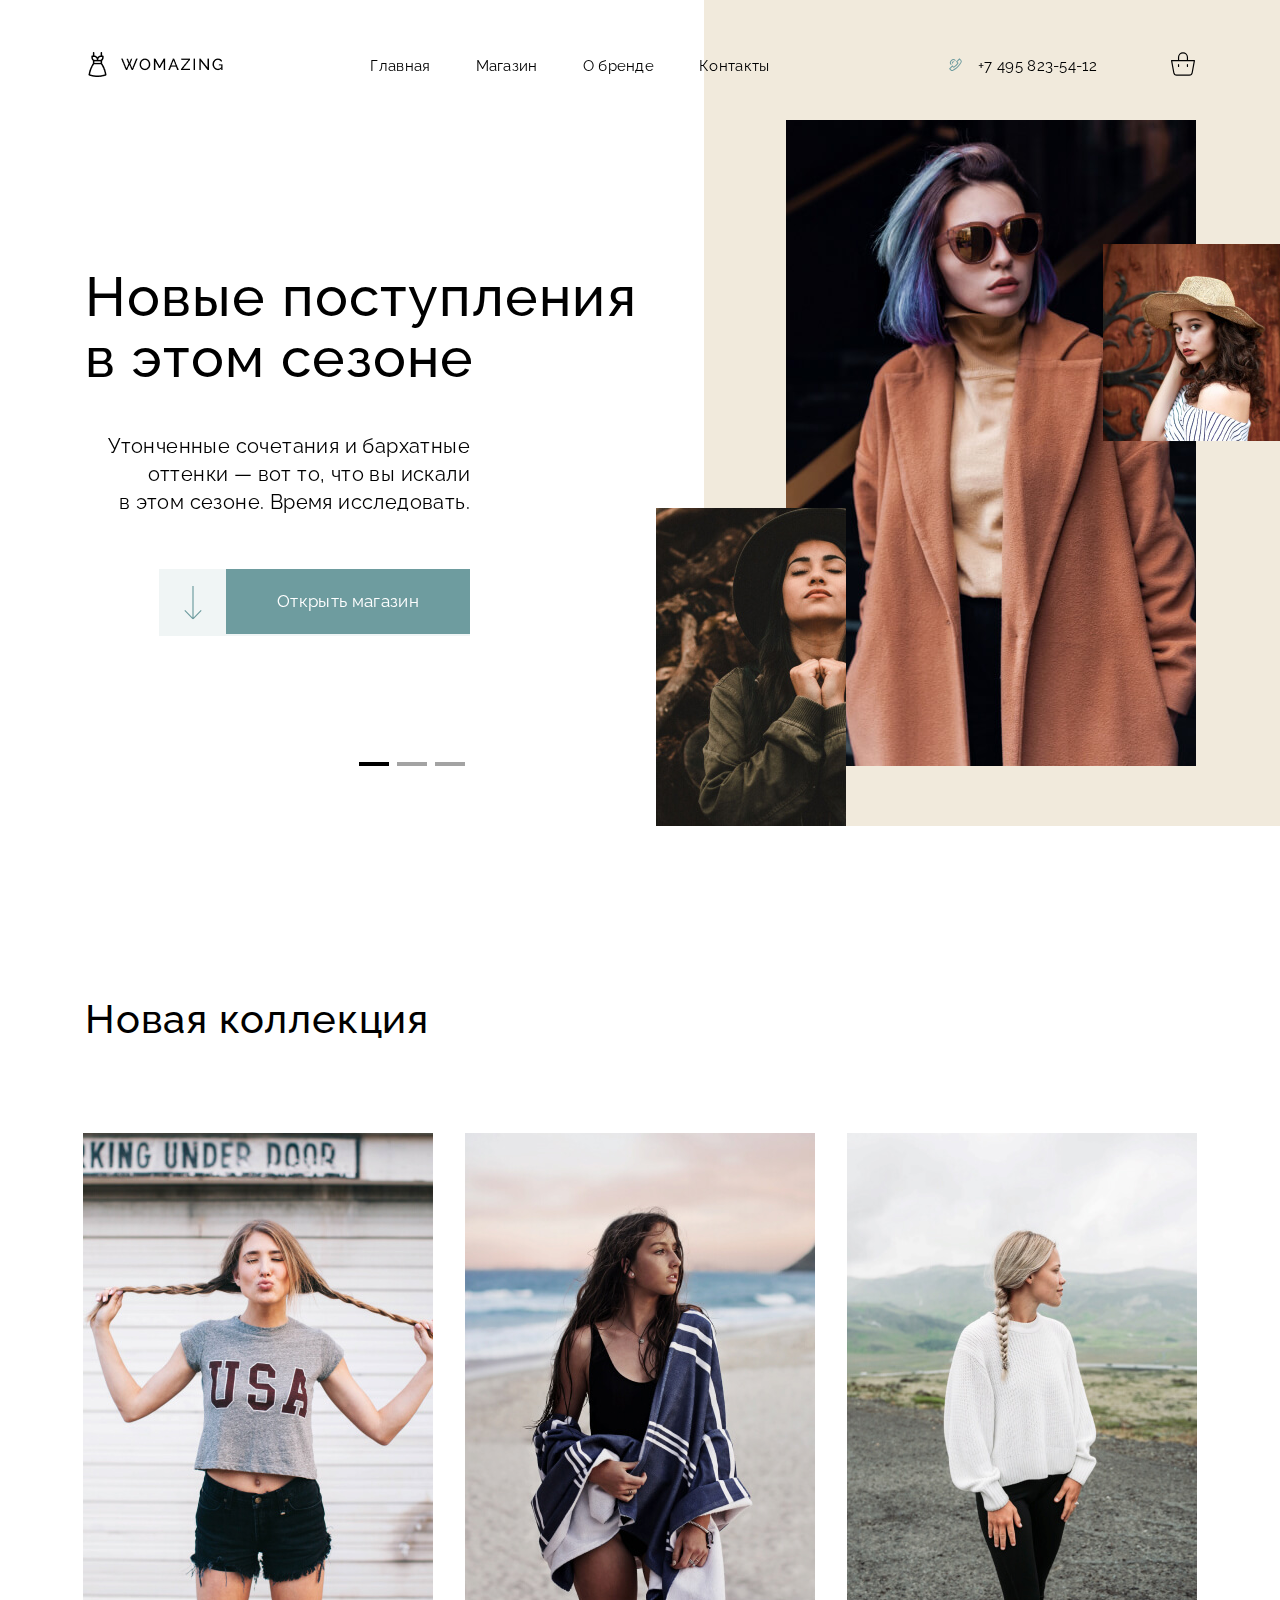
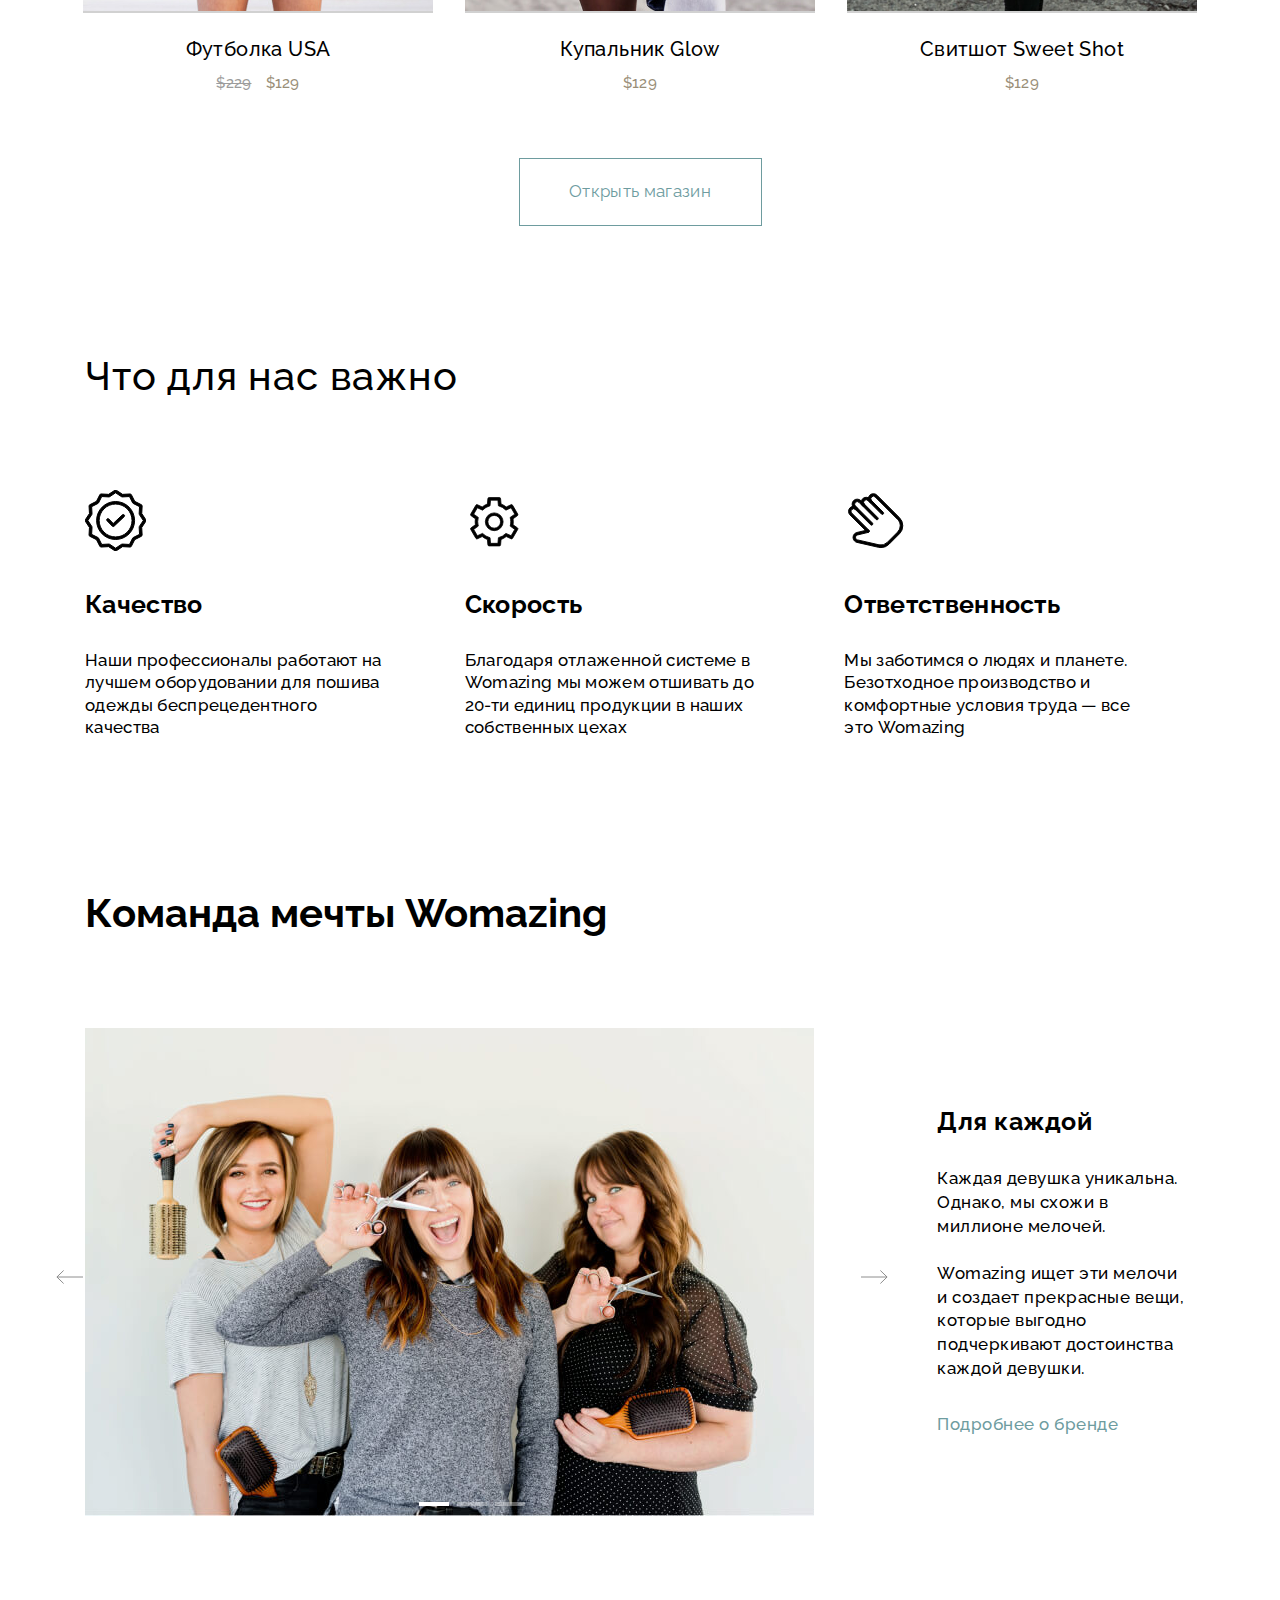
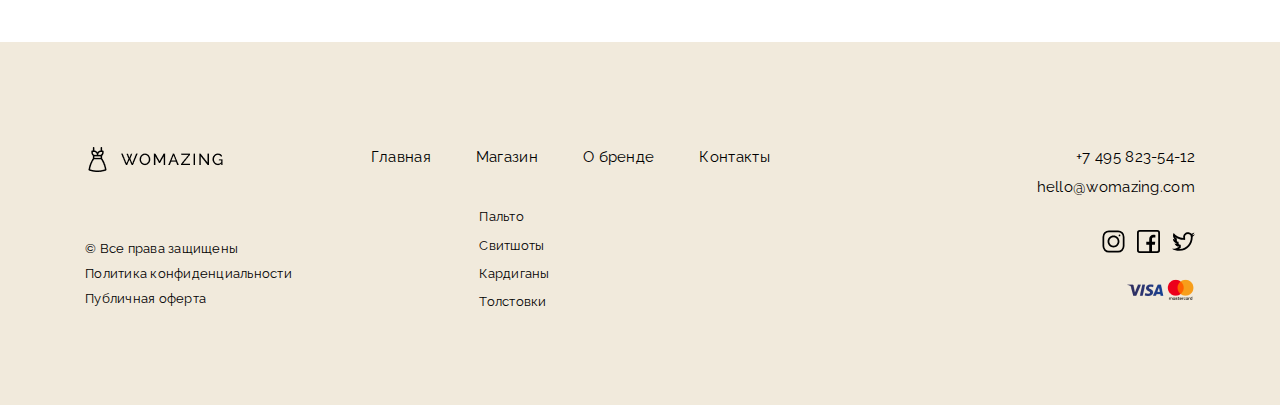
==== commit 3b81db4a: "path change" ====
--- a/app/index.html
+++ b/app/index.html
@@ -21,14 +21,14 @@
 
 <header class="header">
     <div class="container header__container">
-        <a href="#" class="logo header__logo">
+        <a href="index.html" class="logo header__logo">
             <img src="img/logo.png" alt="Logo" class="logo__img">
         </a>
         <nav class="header__nav nav__list">
-            <a class="header__item nav__item">Главная</a>
-            <a class="header__item nav__item">Магазин</a>
-            <a class="header__item nav__item">О бренде</a>
-            <a class="header__item nav__item">Контакты</a>
+            <a class="header__item nav__item" href="index.html">Главная</a>
+            <a class="header__item nav__item" href="store.html">Магазин</a>
+            <a class="header__item nav__item" href="brand.html">О бренде</a>
+            <a class="header__item nav__item" href="contacts.html">Контакты</a>
         </nav>
         <div class="header__link">
             <a class="header__link-contact" href="tel:+79827072202">
@@ -66,7 +66,7 @@
                             <div class="hero__button-wrap">
                                 <div class="hero__wrap-svg">
                                     <svg class="hero__arrow">
-                                        <use xlink:href="../img/sprite.svg#arrowright"></use>
+                                        <use xlink:href="img/sprite.svg#arrowright"></use>
                                     </svg>
                                 </div>
                                 <a class="hero__link" href="#">Открыть магазин</a>
@@ -82,7 +82,7 @@
                             <div class="hero__button-wrap">
                                 <div class="hero__wrap-svg">
                                     <svg class="hero__arrow">
-                                        <use xlink:href="../img/sprite.svg#arrowright"></use>
+                                        <use xlink:href="img/sprite.svg#arrowright"></use>
                                     </svg>
                                 </div>
                                 <a class="hero__link" href="#">Открыть магазин</a>
@@ -98,7 +98,7 @@
                             <div class="hero__button-wrap">
                                 <div class="hero__wrap-svg">
                                     <svg class="hero__arrow">
-                                        <use xlink:href="../img/sprite.svg#arrowright"></use>
+                                        <use xlink:href="img/sprite.svg#arrowright"></use>
                                     </svg>
                                 </div>
                                 <a class="hero__link" href="#">Открыть магазин</a>
@@ -113,13 +113,13 @@
         </section>
         <div class="hero__right">
             <div class="hero__pic--large">
-                <img src="../img/collage-home.jpg" alt="pic">
+                <img src="img/collage-home.jpg" alt="pic">
             </div>
             <div class="hero__pic--right">
-                <img src="../img/collage2.jpg" alt="pic">
+                <img src="img/collage2.jpg" alt="pic">
             </div>
             <div class="hero__pic--left">
-                <img src="../img/collage1.jpg" alt="pic">
+                <img src="img/collage1.jpg" alt="pic">
             </div>
         </div>
     </div>
@@ -132,7 +132,7 @@
         <div class="collection__gallery">
             <div class="collection-gallery__card">
                 <div class="collection-gallery__pic">
-                    <img class="collection-gallery__image" loading="lazy" src="../img/gallery1.jpg" alt="gallery-pic">
+                    <img class="collection-gallery__image" loading="lazy" src="img/gallery1.jpg" alt="gallery-pic">
                     <div class="collection-gallery__background">
                         <a href="" class="collection-gallery__background-link"></a>
                     </div>
@@ -145,7 +145,7 @@
             </div>
             <div class="collection-gallery__card">
                 <div class="collection-gallery__pic">
-                    <img class="collection-gallery__image" loading="lazy" src="../img/gallery2.jpg" alt="gallery-pic">
+                    <img class="collection-gallery__image" loading="lazy" src="img/gallery2.jpg" alt="gallery-pic">
                     <div class="collection-gallery__background">
                         <a href="" class="collection-gallery__background-link"></a>
                     </div>
@@ -157,7 +157,7 @@
             </div>
             <div class="collection-gallery__card">
                 <div class="collection-gallery__pic">
-                    <img class="collection-gallery__image" loading="lazy" src="../img/gallery3.jpg" alt="gallery-pic">
+                    <img class="collection-gallery__image" loading="lazy" src="img/gallery3.jpg" alt="gallery-pic">
                     <div class="collection-gallery__background">
                         <a class="collection-gallery__background-link" href="#"></a>
                     </div>
@@ -179,7 +179,7 @@
         <ul class="benefits__list">
             <li class="benefits__item">
                 <svg class="benefits__icon">
-                    <use xlink:href="../img/sprite.svg#time"></use>
+                    <use xlink:href="img/sprite.svg#time"></use>
                 </svg>
                 <h3 class="benefits__subtitle">
                     Качество
@@ -191,7 +191,7 @@
             </li>
             <li class="benefits__item">
                 <svg class="benefits__icon">
-                    <use xlink:href="../img/sprite.svg#pinion"></use>
+                    <use xlink:href="img/sprite.svg#pinion"></use>
                 </svg>
                 <h3 class="benefits__subtitle">
                     Скорость
@@ -203,7 +203,7 @@
             </li>
             <li class="benefits__item">
                 <svg class="benefits__icon">
-                    <use xlink:href="../img/sprite.svg#arm"></use>
+                    <use xlink:href="img/sprite.svg#arm"></use>
                 </svg>
                 <h3 class="benefits__subtitle">
                     Ответственность
@@ -230,17 +230,17 @@
                 <!--?======= Slides======= -->
                 <div class="swiper-slide">
                     <div class="command__slide">
-                        <img class="command__image" src="../img/team.jpg" alt="slide">
+                        <img class="command__image" src="img/team.jpg" alt="slide">
                     </div>
                 </div>
                 <div class="swiper-slide">
                     <div class="command__slide">
-                        <img class="command__image" src="../img/team.jpg" alt="slide">
+                        <img class="command__image" src="img/team.jpg" alt="slide">
                     </div>
                 </div>
                 <div class="swiper-slide">
                     <div class="command__slide">
-                        <img class="command__image" src="../img/team.jpg" alt="slide">
+                        <img class="command__image" src="img/team.jpg" alt="slide">
                     </div>
                 </div>
             </div>
@@ -251,12 +251,12 @@
             <!--?======= If we need navigation buttons======= -->
             <div class="swiper-button-prev command__button command__button-prev">
                 <svg class="command__prev">
-                    <use xlink:href="../img/sprite.svg#arrowleft"></use>
+                    <use xlink:href="img/sprite.svg#arrowleft"></use>
                 </svg>
             </div>
             <div class="swiper-button-next command__button command__button-next">
                 <svg class="command__prev">
-                    <use xlink:href="../img/sprite.svg#arrowright"></use>
+                    <use xlink:href="img/sprite.svg#arrowright"></use>
                 </svg>
             </div>
         </div>
@@ -310,27 +310,27 @@
                     <li class="footer__social-item">
                         <a href="#">
                             <svg class="footer__icon">
-                                <use xlink:href="../img/sprite.svg#instagram"></use>
+                                <use xlink:href="img/sprite.svg#instagram"></use>
                             </svg>
                         </a>
                     </li>
                     <li class="footer__social-item">
                         <a href="#">
                             <svg class="footer__icon">
-                                <use xlink:href="../img/sprite.svg#facebook"></use>
+                                <use xlink:href="img/sprite.svg#facebook"></use>
                             </svg>
                         </a>
                     </li>
                     <li class="footer__social-item">
                         <a href="#">
                             <svg class="footer__icon">
-                                <use xlink:href="../img/sprite.svg#twitter"></use>
+                                <use xlink:href="img/sprite.svg#twitter"></use>
                             </svg>
                         </a>
                     </li>
                 </ul>
                 <div class="footer__payment">
-                    <img src="../img/visa.png" alt="visa">
+                    <img src="img/visa.png" alt="visa">
                 </div>
             </div>
         </div>
--- a/app/css/main.css
+++ b/app/css/main.css
@@ -966,6 +966,15 @@
   -o-transition: 0.5s;
   transition: 0.5s;
   cursor: pointer;
+  display: -webkit-box;
+  display: -ms-flexbox;
+  display: flex;
+  -webkit-box-pack: center;
+  -ms-flex-pack: center;
+  justify-content: center;
+  -webkit-box-align: center;
+  -ms-flex-align: center;
+  align-items: center;
 }
 .gallery-gallery__background:hover::before {
   opacity: 0.65;
@@ -974,8 +983,11 @@
   transition: 0.5s;
 }
 .gallery-gallery__background-link {
-  width: 30px;
-  height: 30px;
+  position: absolute;
+  top: 0;
+  left: 0;
+  right: 0;
+  bottom: 0;
   display: block;
 }
 .gallery-gallery__image {
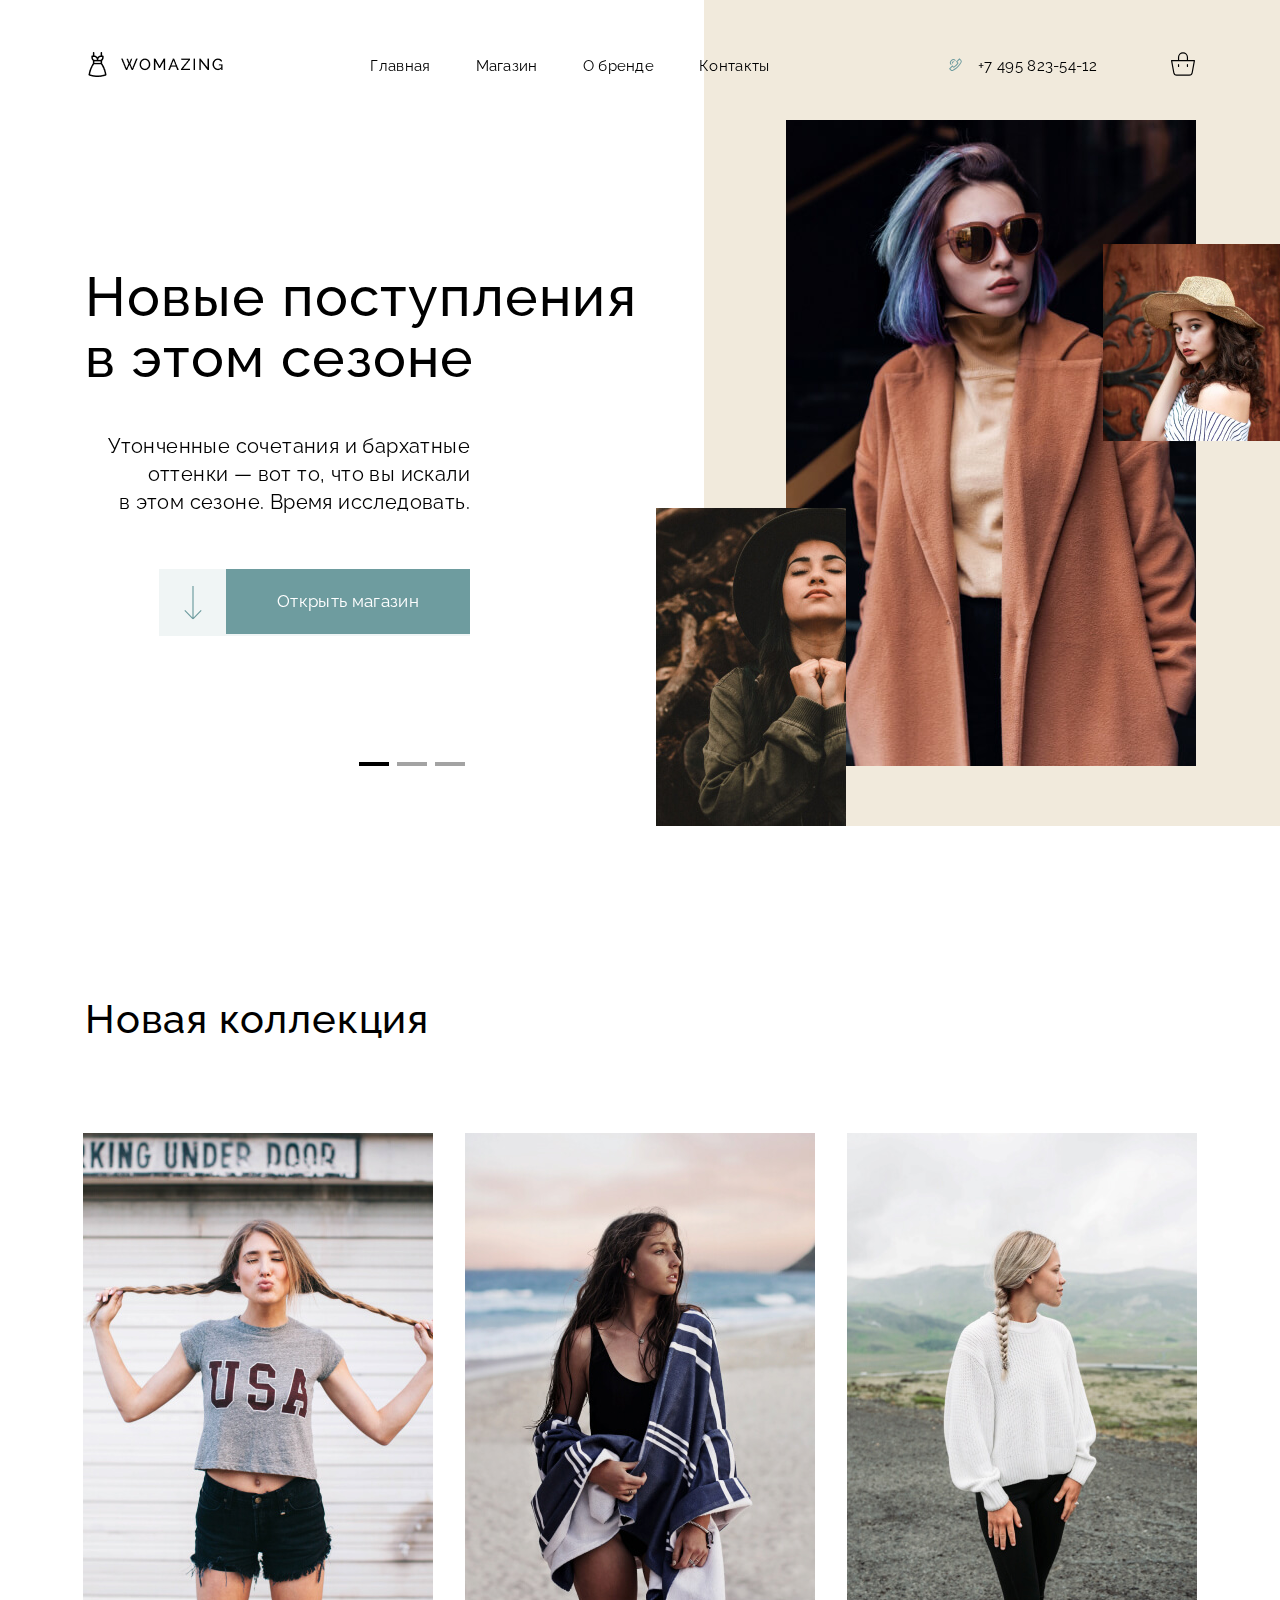
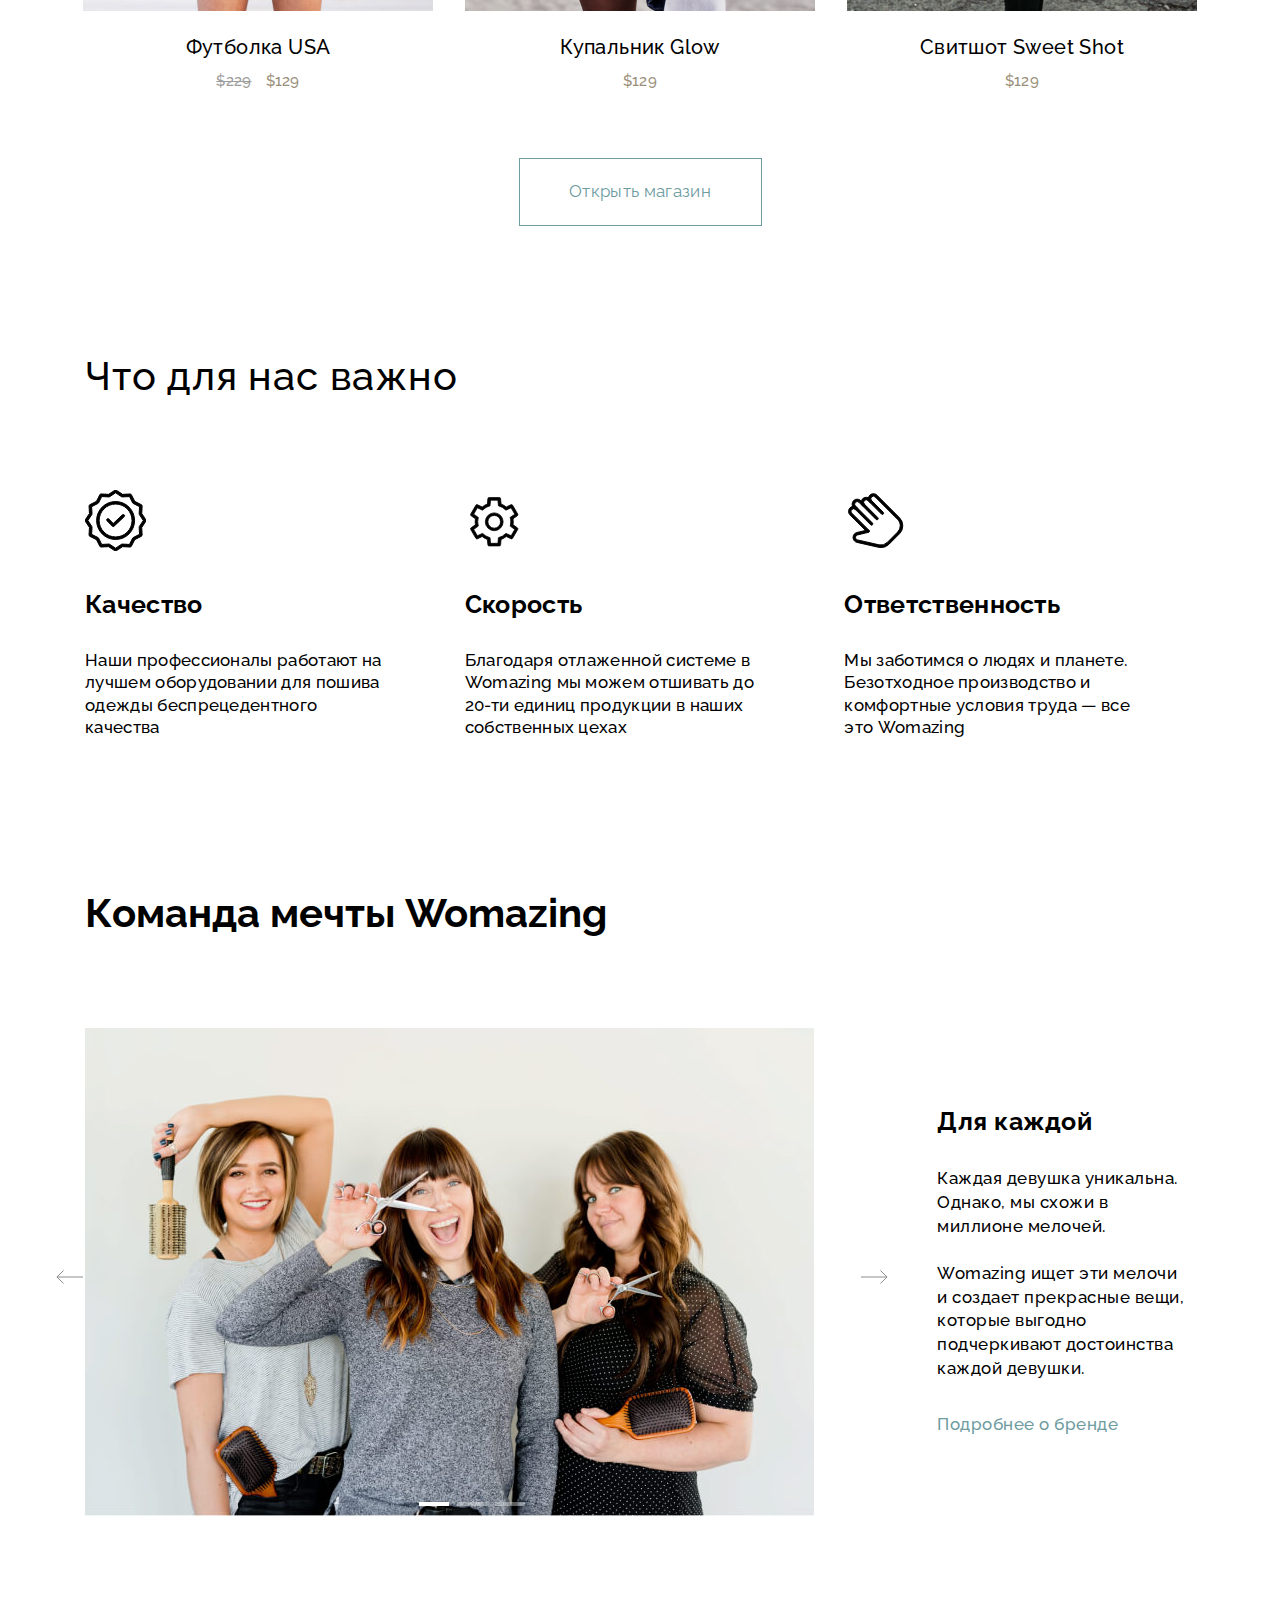
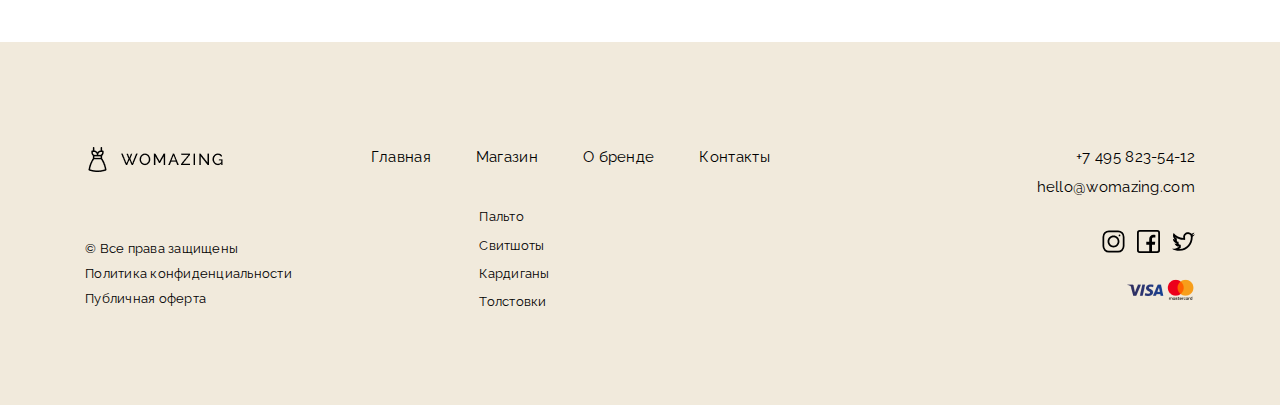
==== commit af2466d0: "link hand" ====
--- a/app/index.html
+++ b/app/index.html
@@ -159,7 +159,7 @@
                 <div class="collection-gallery__pic">
                     <img class="collection-gallery__image" loading="lazy" src="img/gallery3.jpg" alt="gallery-pic">
                     <div class="collection-gallery__background">
-                        <a class="collection-gallery__background-link" href="#"></a>
+                        <a class="collection-gallery__background-link" href="oneitem.html"> </a>
                     </div>
                 </div>
                 <div class="collection-gallery__signed">
--- a/app/css/main.css
+++ b/app/css/main.css
@@ -457,7 +457,7 @@
   width: 100%;
   height: 100%;
   background-color: rgba(110, 156, 159, 0.64);
-  background-image: url(../../img/hand.svg);
+  background-image: url(../img/hand.svg);
   background-repeat: no-repeat;
   background-position: center center;
   opacity: 0;
@@ -475,8 +475,11 @@
   transition: 0.5s;
 }
 .collection-gallery__background-link {
-  width: 30px;
-  height: 30px;
+  position: absolute;
+  top: 0;
+  left: 0;
+  right: 0;
+  bottom: 0;
   display: block;
 }
 .collection-gallery__image {
@@ -956,7 +959,7 @@
   width: 100%;
   height: 100%;
   background-color: rgba(110, 156, 159, 0.64);
-  background-image: url(../../img/hand.svg);
+  background-image: url(../img/hand.svg);
   background-repeat: no-repeat;
   background-position: center center;
   opacity: 0;
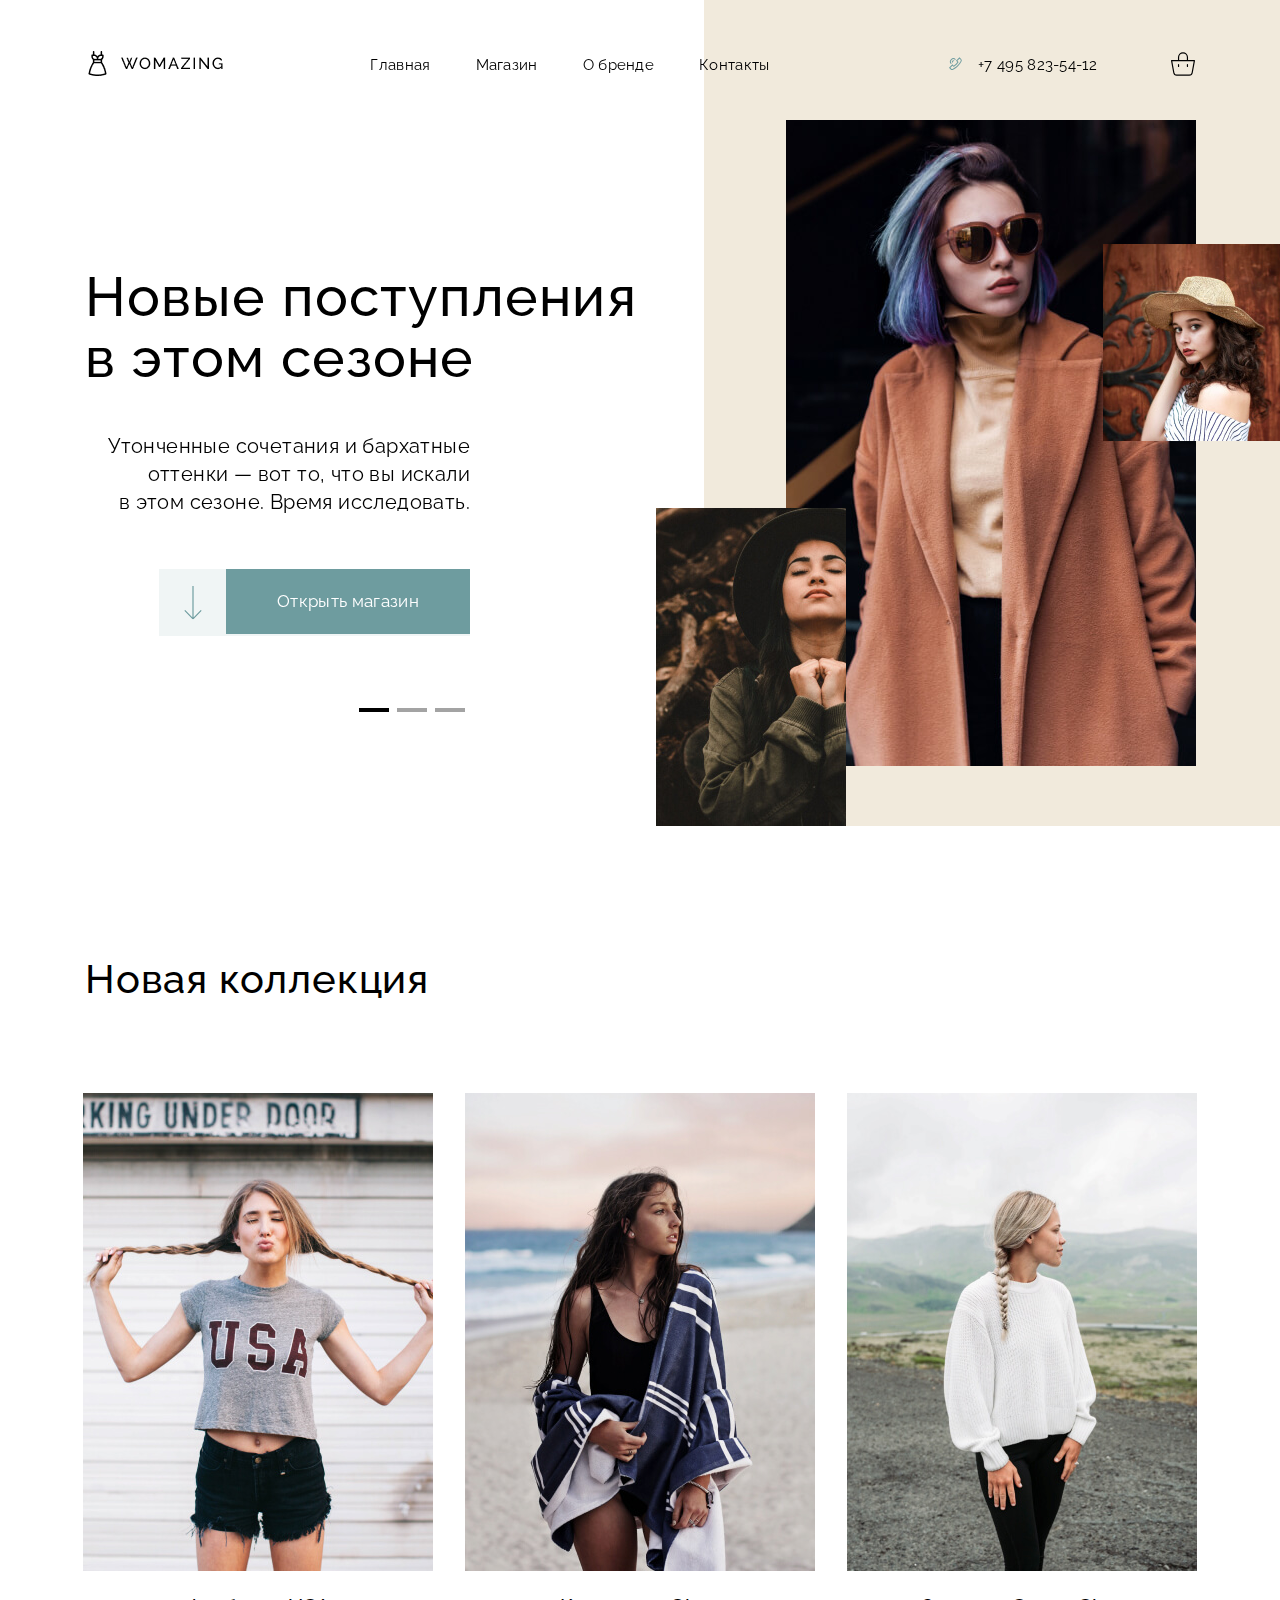
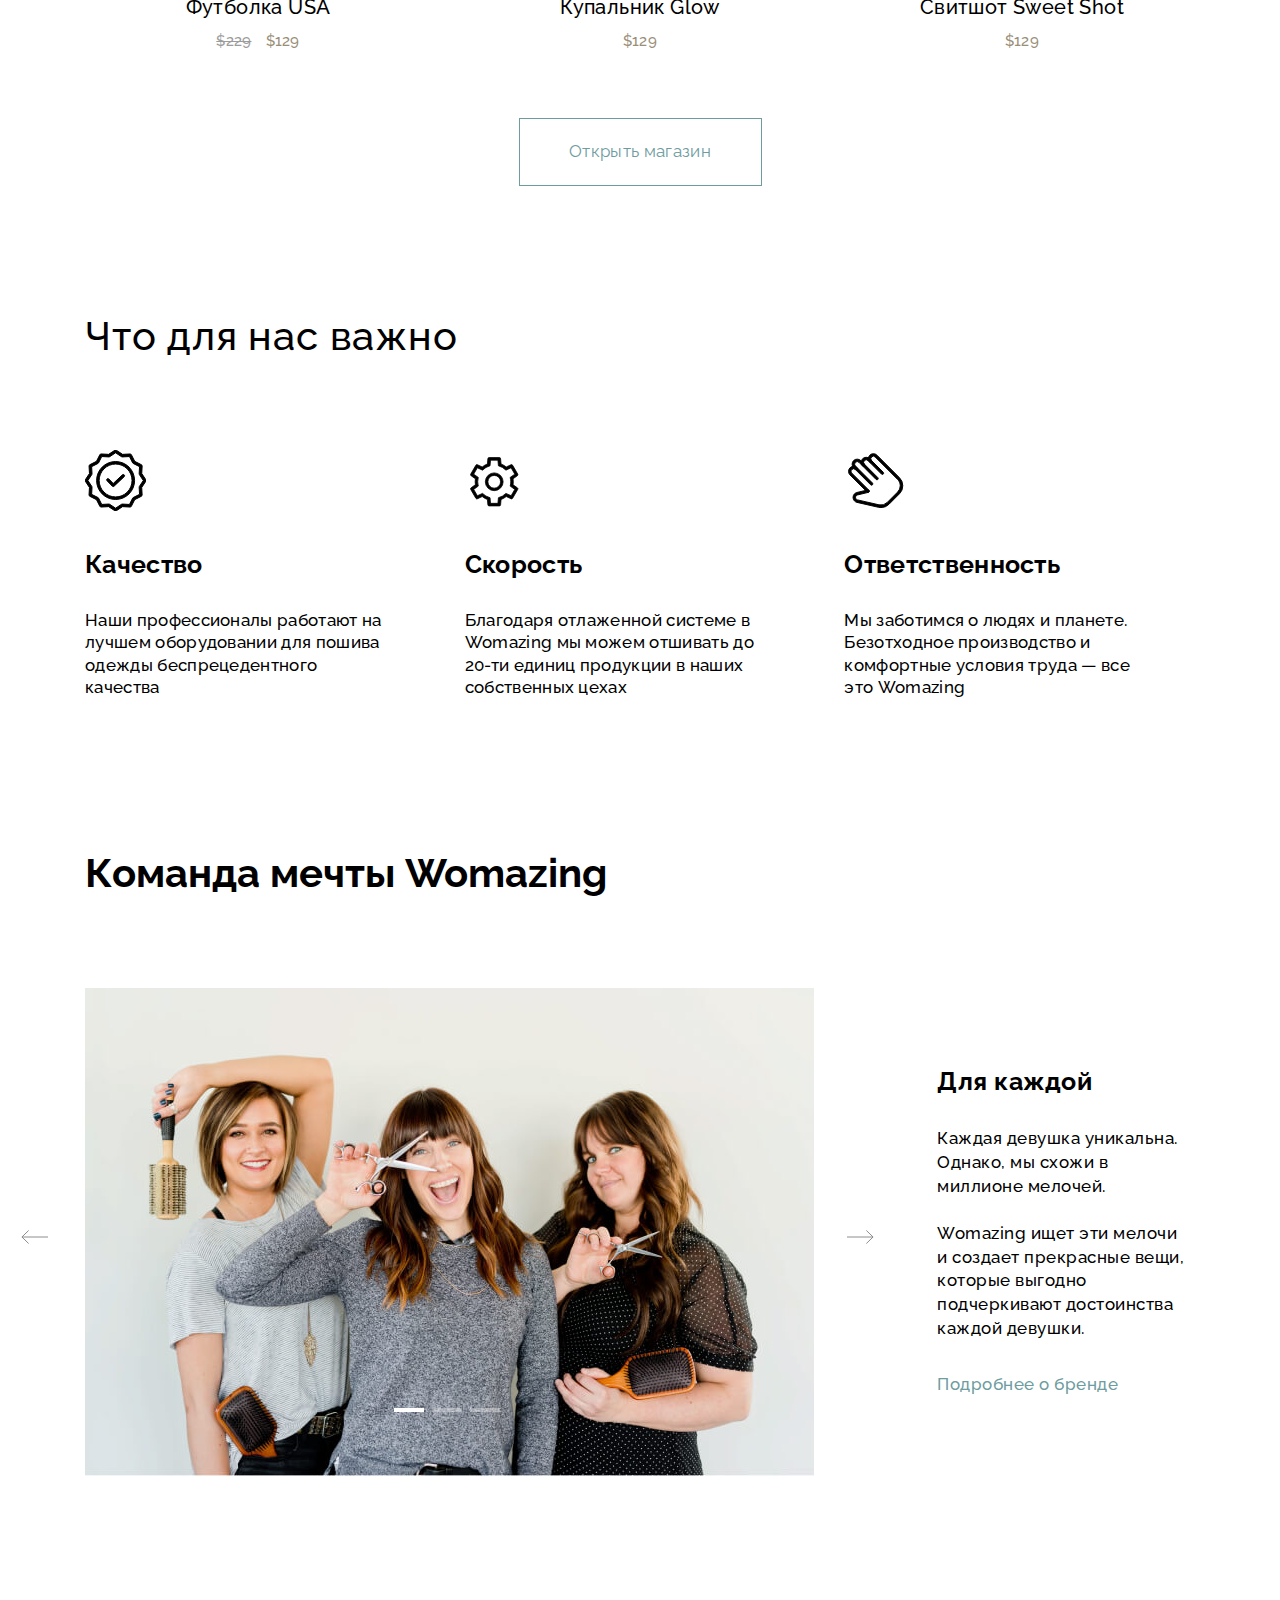
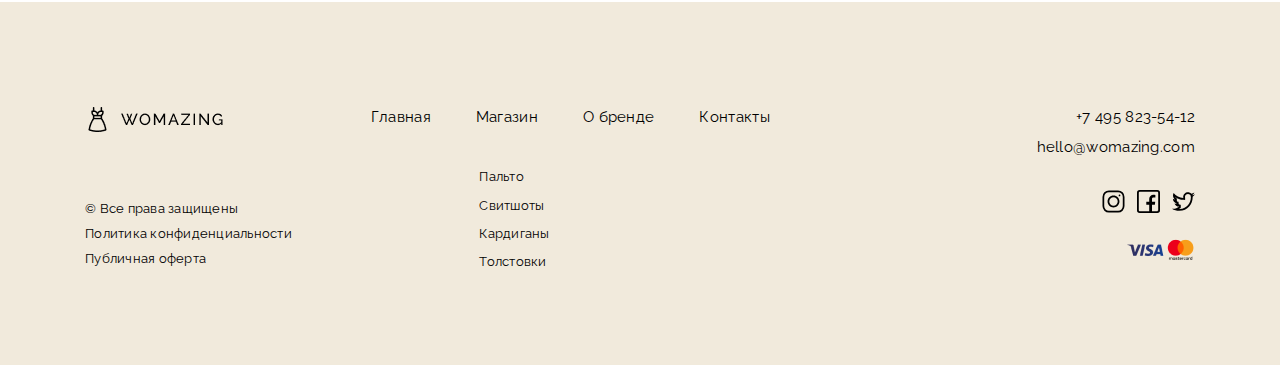
==== commit a1703235: "scroll replacement style" ====
--- a/app/index.html
+++ b/app/index.html
@@ -249,6 +249,9 @@
             <div class="swiper-pagination command__pagination"></div>
 
             <!--?======= If we need navigation buttons======= -->
+
+        </div>
+        <div class="command__swiper-nav">
             <div class="swiper-button-prev command__button command__button-prev">
                 <svg class="command__prev">
                     <use xlink:href="img/sprite.svg#arrowleft"></use>
@@ -260,6 +263,7 @@
                 </svg>
             </div>
         </div>
+
         <section class="command__content">
             <h3 class="command__subtitle">Для каждой</h3>
             <p class="command__text">Каждая девушка уникальна. Однако, мы схожи в <br>миллионе мелочей.</p>
--- a/app/css/main.css
+++ b/app/css/main.css
@@ -166,11 +166,11 @@
   width: 100%;
   position: fixed;
   z-index: 22;
+  padding-top: 51px;
+  padding-bottom: 51px;
 }
 .header__container {
-  padding-top: 38px;
-  width: 100%;
-  height: 95px;
+  width: 100%;
   display: -webkit-box;
   display: -ms-flexbox;
   display: flex;
@@ -234,6 +234,9 @@
 .header-cart__icon {
   width: 24px;
   height: 24px;
+}
+.header__scroll {
+  background-color: var(--color-white);
 }
 
 .hero {
@@ -405,7 +408,7 @@
 }
 
 .collection {
-  padding-top: 177px;
+  padding-top: 137px;
 }
 .collection__container {
   display: -webkit-box;
@@ -656,20 +659,41 @@
 .command__pagination > .swiper-pagination-bullet-active {
   opacity: 1;
 }
+.command__swiper-nav {
+  position: relative;
+}
 .command__button-prev::after {
   content: "";
 }
 .command__button-next::after {
   content: "";
 }
-.command__prev {
-  width: 50px;
-  height: 50px;
-}
 .command__prev use {
   width: 100%;
   height: 100%;
   stroke: var(--color-gray);
+}
+
+.swiper-horizontal > .swiper-pagination-bullets,
+.swiper-pagination-bullets.swiper-pagination-horizontal,
+.swiper-pagination-custom,
+.swiper-pagination-fraction {
+  bottom: 64px;
+  left: -25px;
+  width: 100%;
+}
+
+.swiper-button-prev,
+.swiper-rtl .swiper-button-next {
+  left: -883px;
+  right: auto;
+}
+
+.swiper-button-next,
+.swiper-rtl .swiper-button-prev {
+  right: 30px;
+  bottom: 250px;
+  left: auto;
 }
 
 .footer {
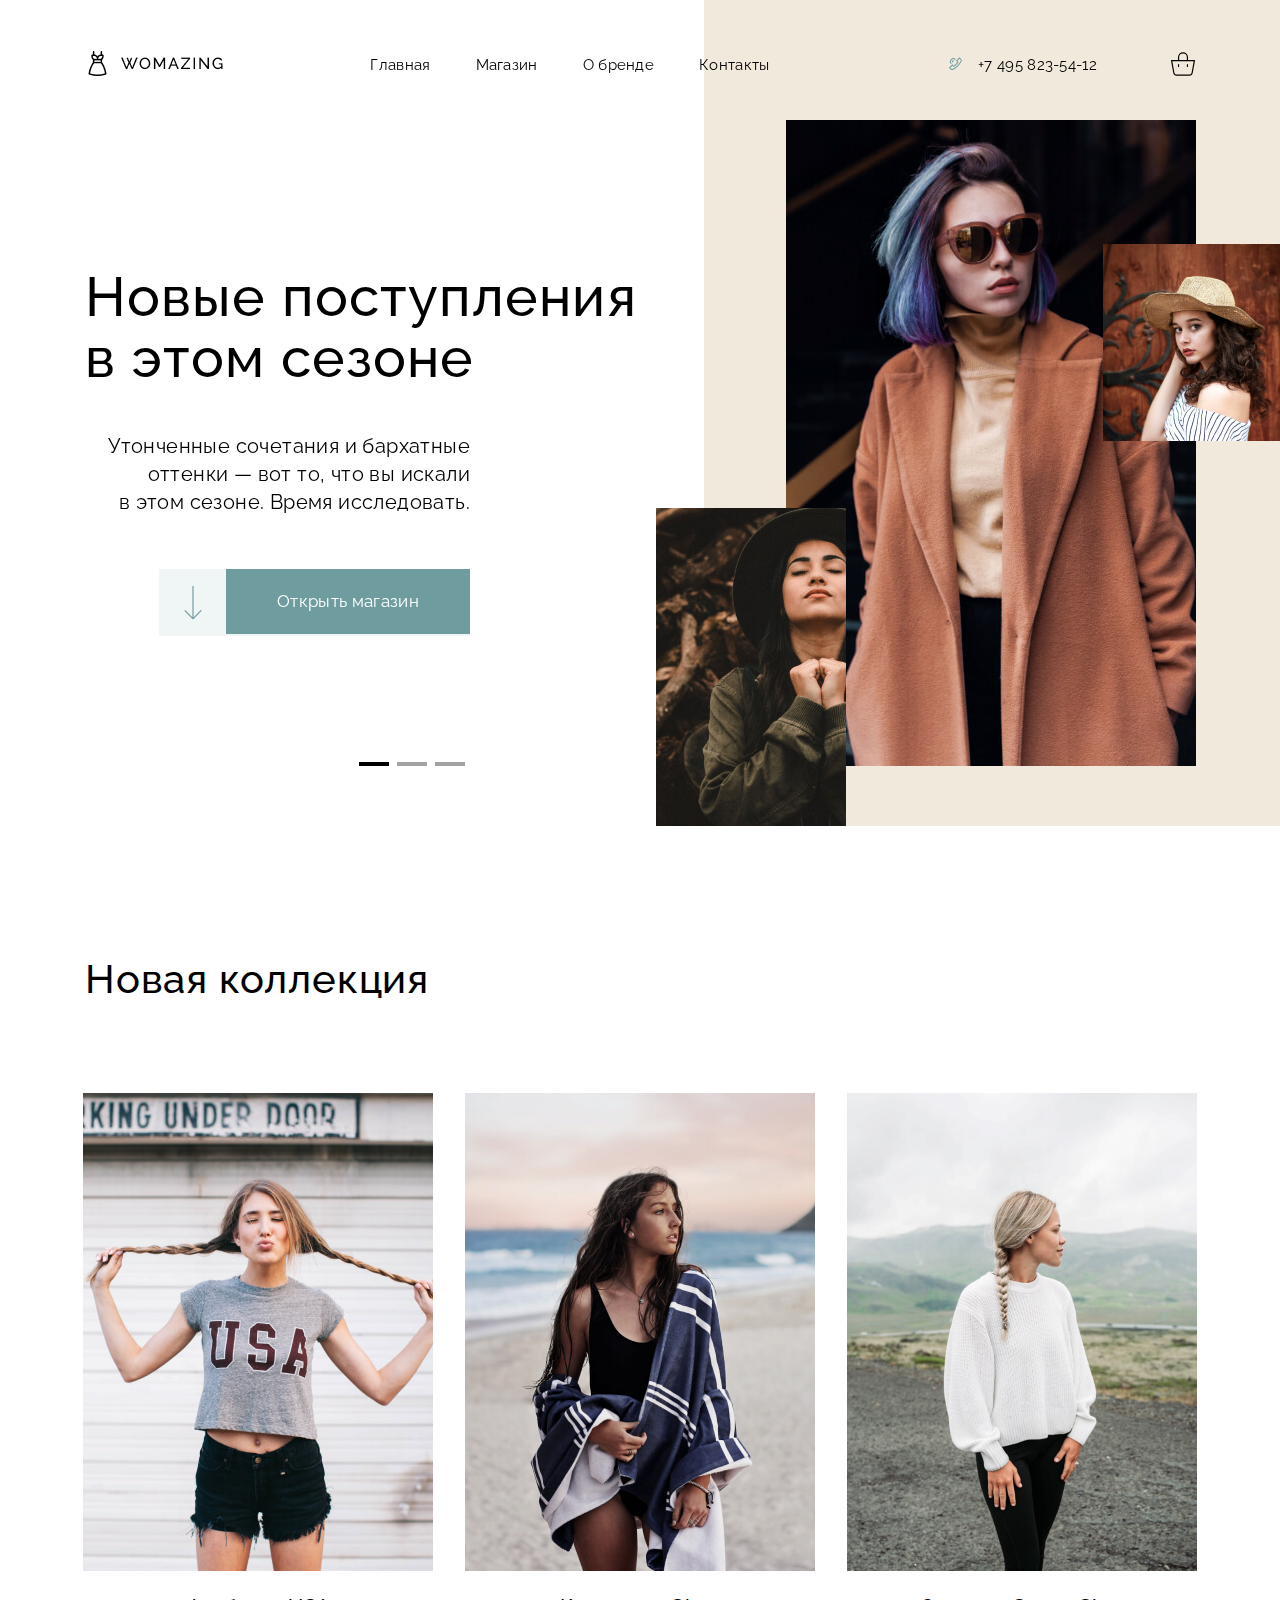
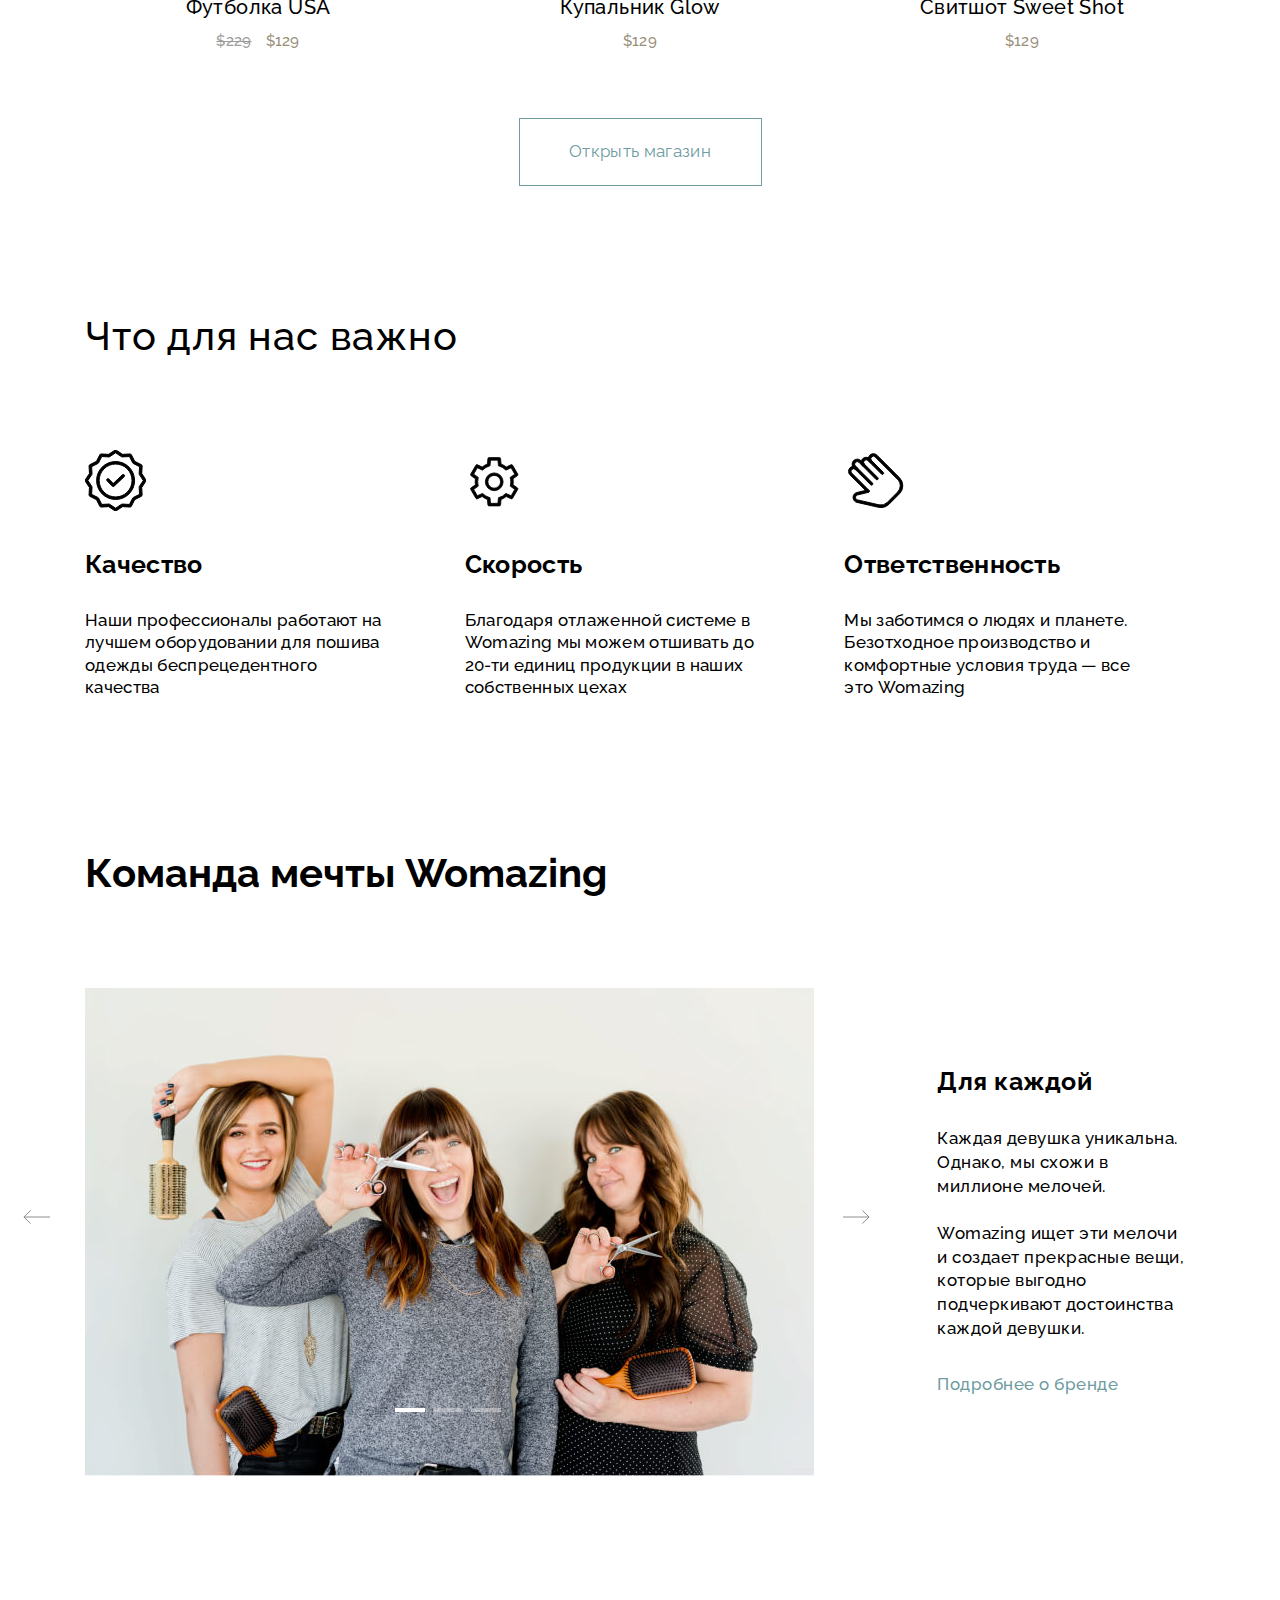
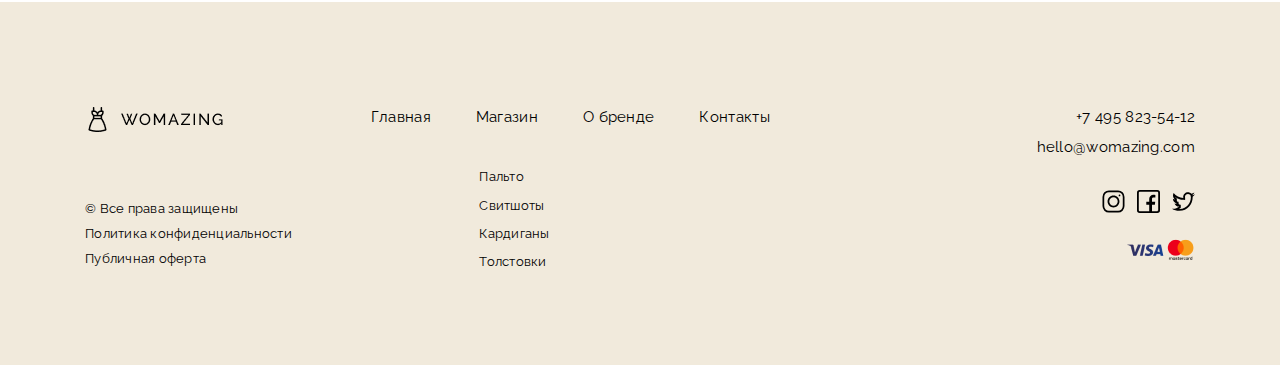
==== commit 85cbfa5a: "command swiper" ====
--- a/app/index.html
+++ b/app/index.html
@@ -247,10 +247,9 @@
 
             <!-- ?======= If we need pagination======= -->
             <div class="swiper-pagination command__pagination"></div>
-
             <!--?======= If we need navigation buttons======= -->
-
-        </div>
+        </div>
+
         <div class="command__swiper-nav">
             <div class="swiper-button-prev command__button command__button-prev">
                 <svg class="command__prev">
--- a/app/css/main.css
+++ b/app/css/main.css
@@ -622,6 +622,7 @@
   -webkit-box-align: center;
   -ms-flex-align: center;
   align-items: center;
+  position: relative;
 }
 .command__title {
   margin: 0 0 92px 0;
@@ -648,6 +649,10 @@
 .command__link {
   font-size: 17px;
   color: var(--color-gothic);
+}
+.command__pagination.swiper-pagination.swiper-pagination-bullets.swiper-pagination-horizontal {
+  bottom: 64px;
+  left: -24px;
 }
 .command__pagination > .swiper-pagination-bullet {
   background-color: var(--color-white);
@@ -660,7 +665,9 @@
   opacity: 1;
 }
 .command__swiper-nav {
-  position: relative;
+  position: absolute;
+  width: 70%;
+  top: 46%;
 }
 .command__button-prev::after {
   content: "";
@@ -668,32 +675,26 @@
 .command__button-next::after {
   content: "";
 }
+.command__prev {
+  width: 100%;
+  height: 100%;
+}
 .command__prev use {
-  width: 100%;
-  height: 100%;
+  width: 10%;
+  height: 10%;
   stroke: var(--color-gray);
 }
 
-.swiper-horizontal > .swiper-pagination-bullets,
-.swiper-pagination-bullets.swiper-pagination-horizontal,
-.swiper-pagination-custom,
-.swiper-pagination-fraction {
-  bottom: 64px;
-  left: -25px;
-  width: 100%;
-}
-
-.swiper-button-prev,
-.swiper-rtl .swiper-button-next {
-  left: -883px;
-  right: auto;
-}
-
-.swiper-button-next,
-.swiper-rtl .swiper-button-prev {
-  right: 30px;
-  bottom: 250px;
-  left: auto;
+.swiper-button-prev.swiper-button-next {
+  position: static;
+}
+
+.command__button-prev {
+  left: -17px;
+}
+
+.command__button-next {
+  right: 10px;
 }
 
 .footer {
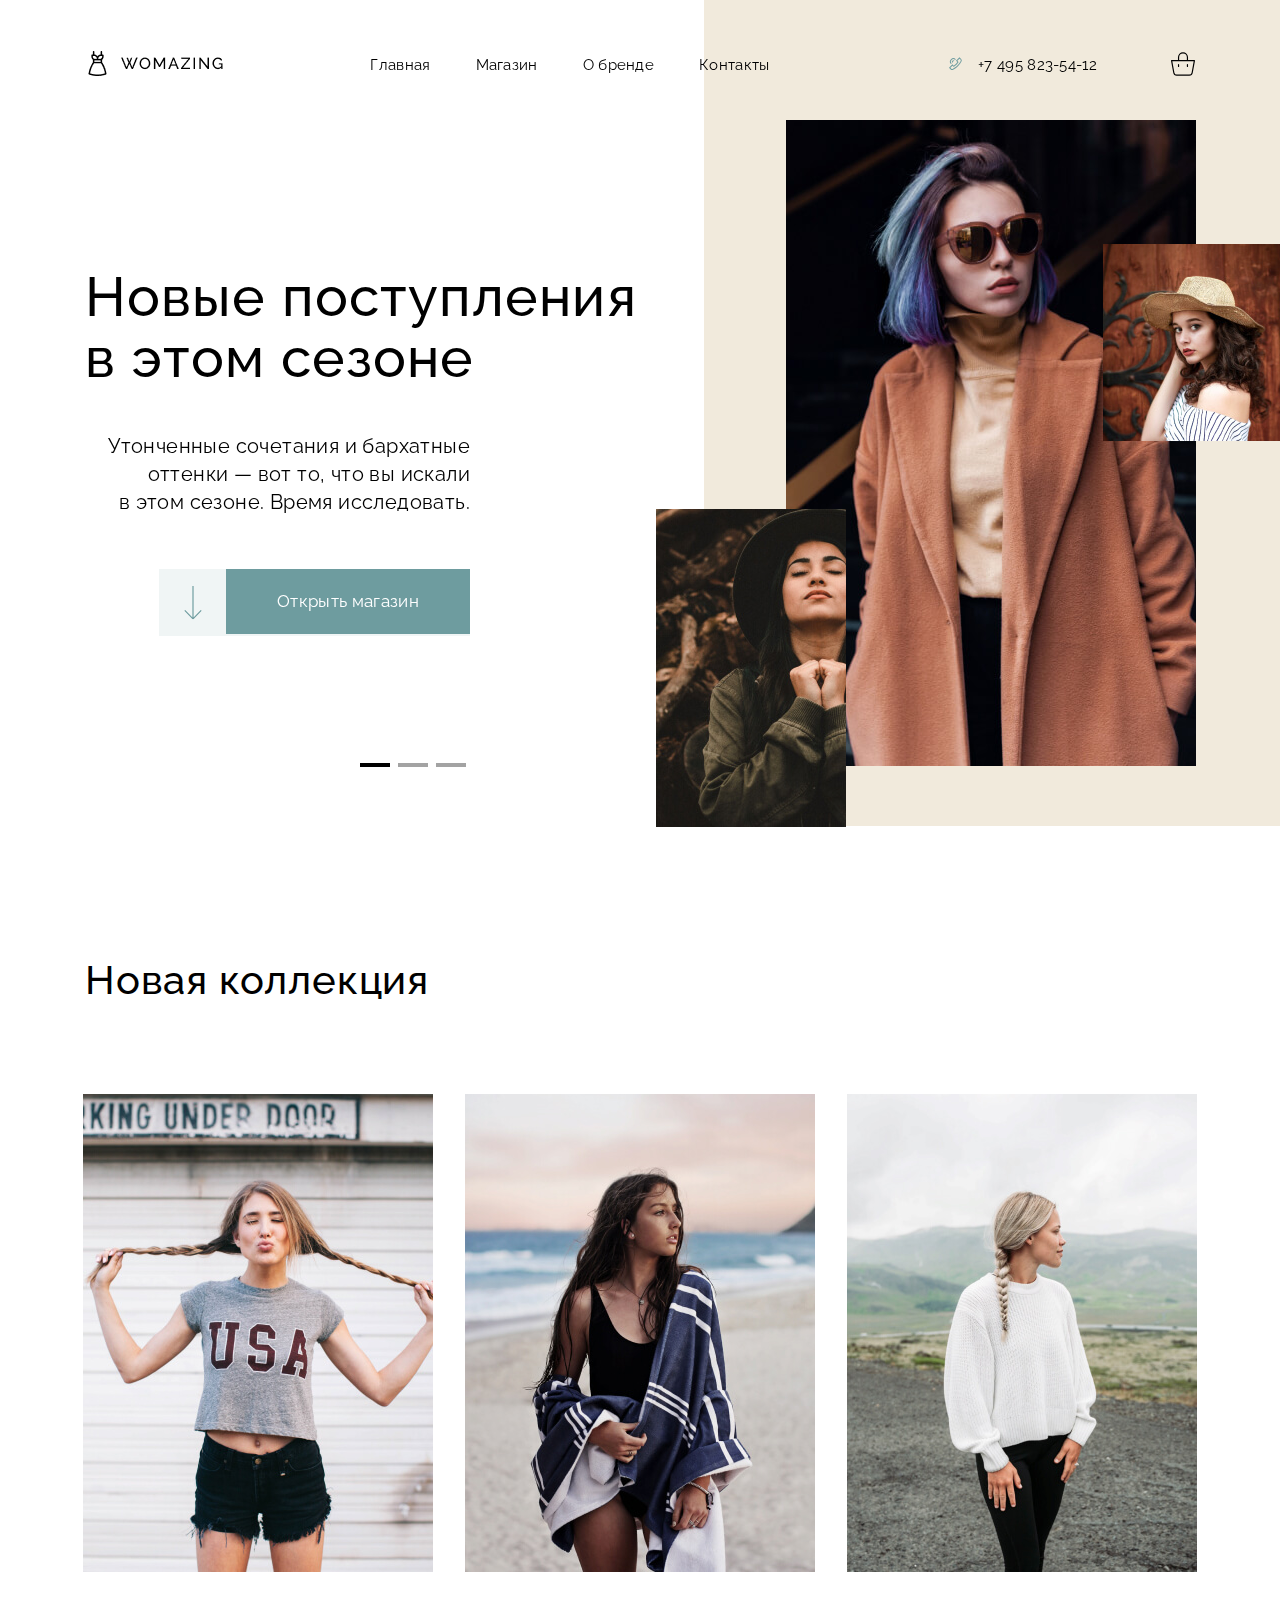
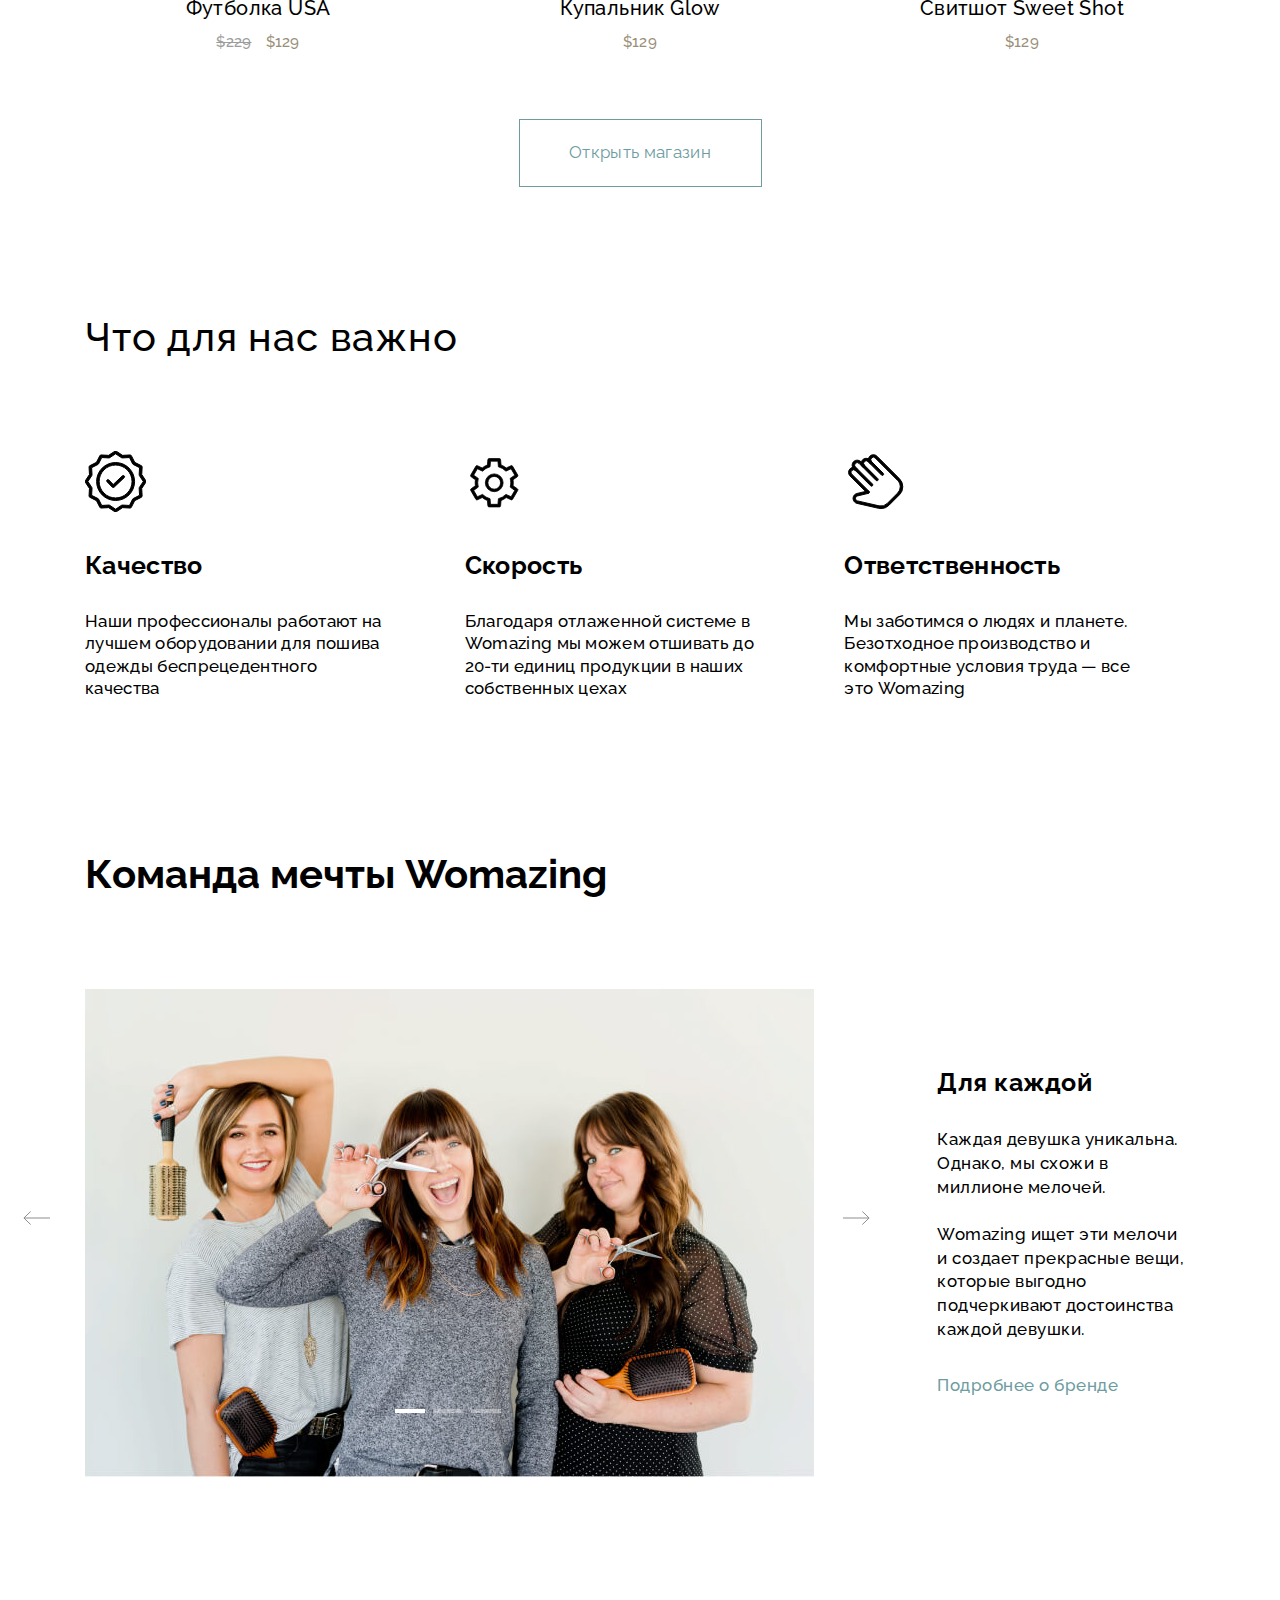
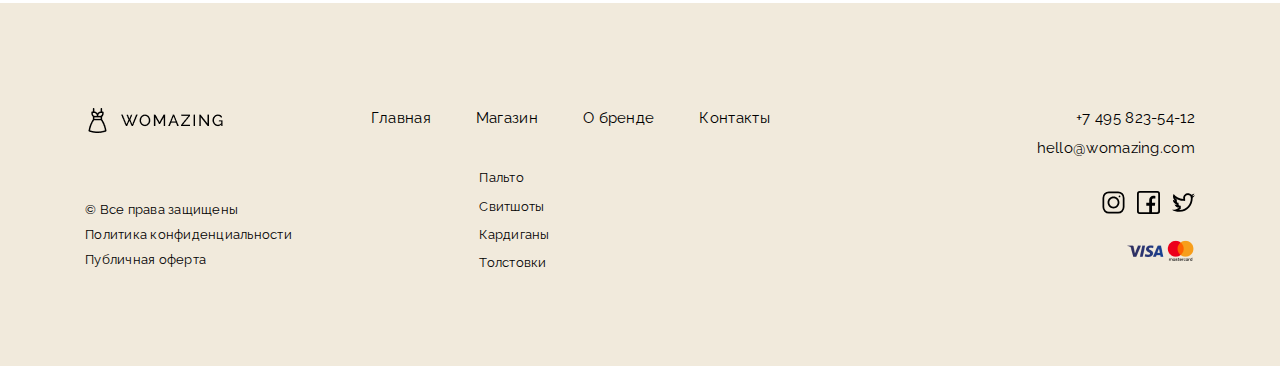
==== commit 47b1d0db: "hero title end slider" ====
--- a/app/index.html
+++ b/app/index.html
@@ -51,7 +51,6 @@
     <div class="hero__background"></div>
     <div class="container hero__container">
         <section class="hero__left">
-            <h1 class="hero__title">Новые поступления<br> в этом сезоне</h1>
             <!--?======= Slider main container======= -->
             <div class="swiper hero__slider">
                 <!--?======= Additional required wrapper======= -->
@@ -59,6 +58,7 @@
                     <!--?======= Slides======= -->
                     <div class="swiper-slide">
                         <div class="hero__slide">
+                            <h1 class="hero__title">Новые поступления<br> в этом сезоне</h1>
                             <p class="hero__slide-text">
                                 Утонченные сочетания и бархатные<br> оттенки — вот то, что вы искали в этом сезоне.
                                 Время исследовать.
@@ -75,6 +75,7 @@
                     </div>
                     <div class="swiper-slide">
                         <div class="hero__slide">
+                            <div class="hero__title">Новые поступления<br> в этом сезоне</div>
                             <p class="hero__slide-text">
                                 Утонченные сочетания и бархатные оттенки — вот то, что вы искали в этом сезоне. Время
                                 исследовать.
@@ -91,6 +92,7 @@
                     </div>
                     <div class="swiper-slide">
                         <div class="hero__slide">
+                            <div class="hero__title">Новые поступления<br> в этом сезоне</div>
                             <p class="hero__slide-text">
                                 Утонченные сочетания и бархатные оттенки — вот то, что вы искали в этом сезоне. Время
                                 исследовать.
--- a/app/css/main.css
+++ b/app/css/main.css
@@ -296,7 +296,7 @@
   left: 81.5%;
 }
 .hero__slider {
-  width: 385px;
+  width: 580px;
   margin: 0;
 }
 .hero__slide {
@@ -307,12 +307,13 @@
   -webkit-box-direction: normal;
   -ms-flex-direction: column;
   flex-direction: column;
-  -webkit-box-align: end;
-  -ms-flex-align: end;
-  align-items: flex-end;
+  -webkit-box-align: start;
+  -ms-flex-align: start;
+  align-items: flex-start;
 }
 .hero__slide-text {
   margin: 0;
+  width: 385px;
   margin-top: 44px;
   margin-bottom: 53px;
   text-align: left;
@@ -327,6 +328,7 @@
 .hero__button-wrap {
   width: 311px;
   height: 67px;
+  margin-left: 74px;
   display: -webkit-box;
   display: -ms-flexbox;
   display: flex;
@@ -391,10 +393,10 @@
   transition: 0.5s;
 }
 .hero__slider {
-  height: 392px;
+  height: 514px;
 }
 .hero__pagination {
-  left: 134px !important;
+  left: 38px !important;
 }
 .hero__pagination > .swiper-pagination-bullet {
   background-color: var(--color-black);
@@ -1338,7 +1340,7 @@
   width: 100%;
   height: 100%;
   background-color: rgba(110, 156, 159, 0.64);
-  background-image: url(../../img/hand.svg);
+  background-image: url(../img/hand.svg);
   background-repeat: no-repeat;
   background-position: center center;
   opacity: 0;
